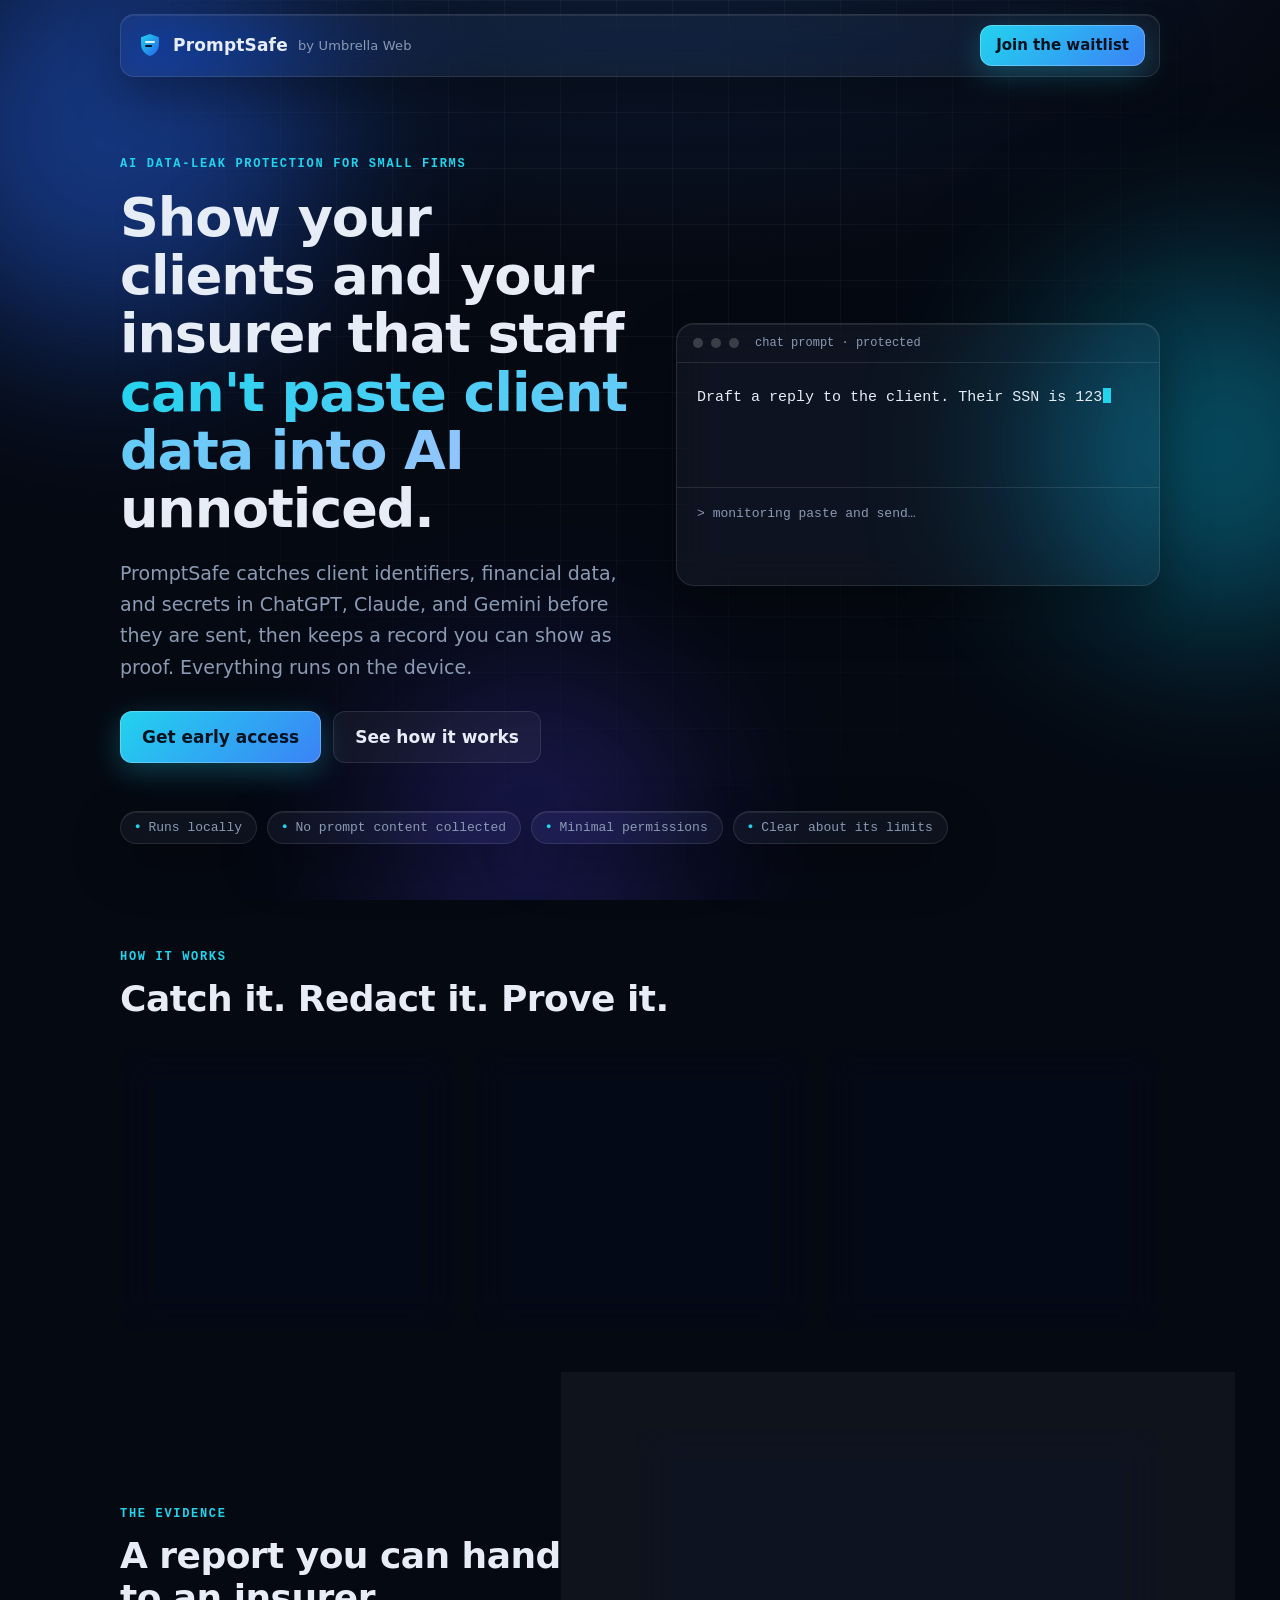
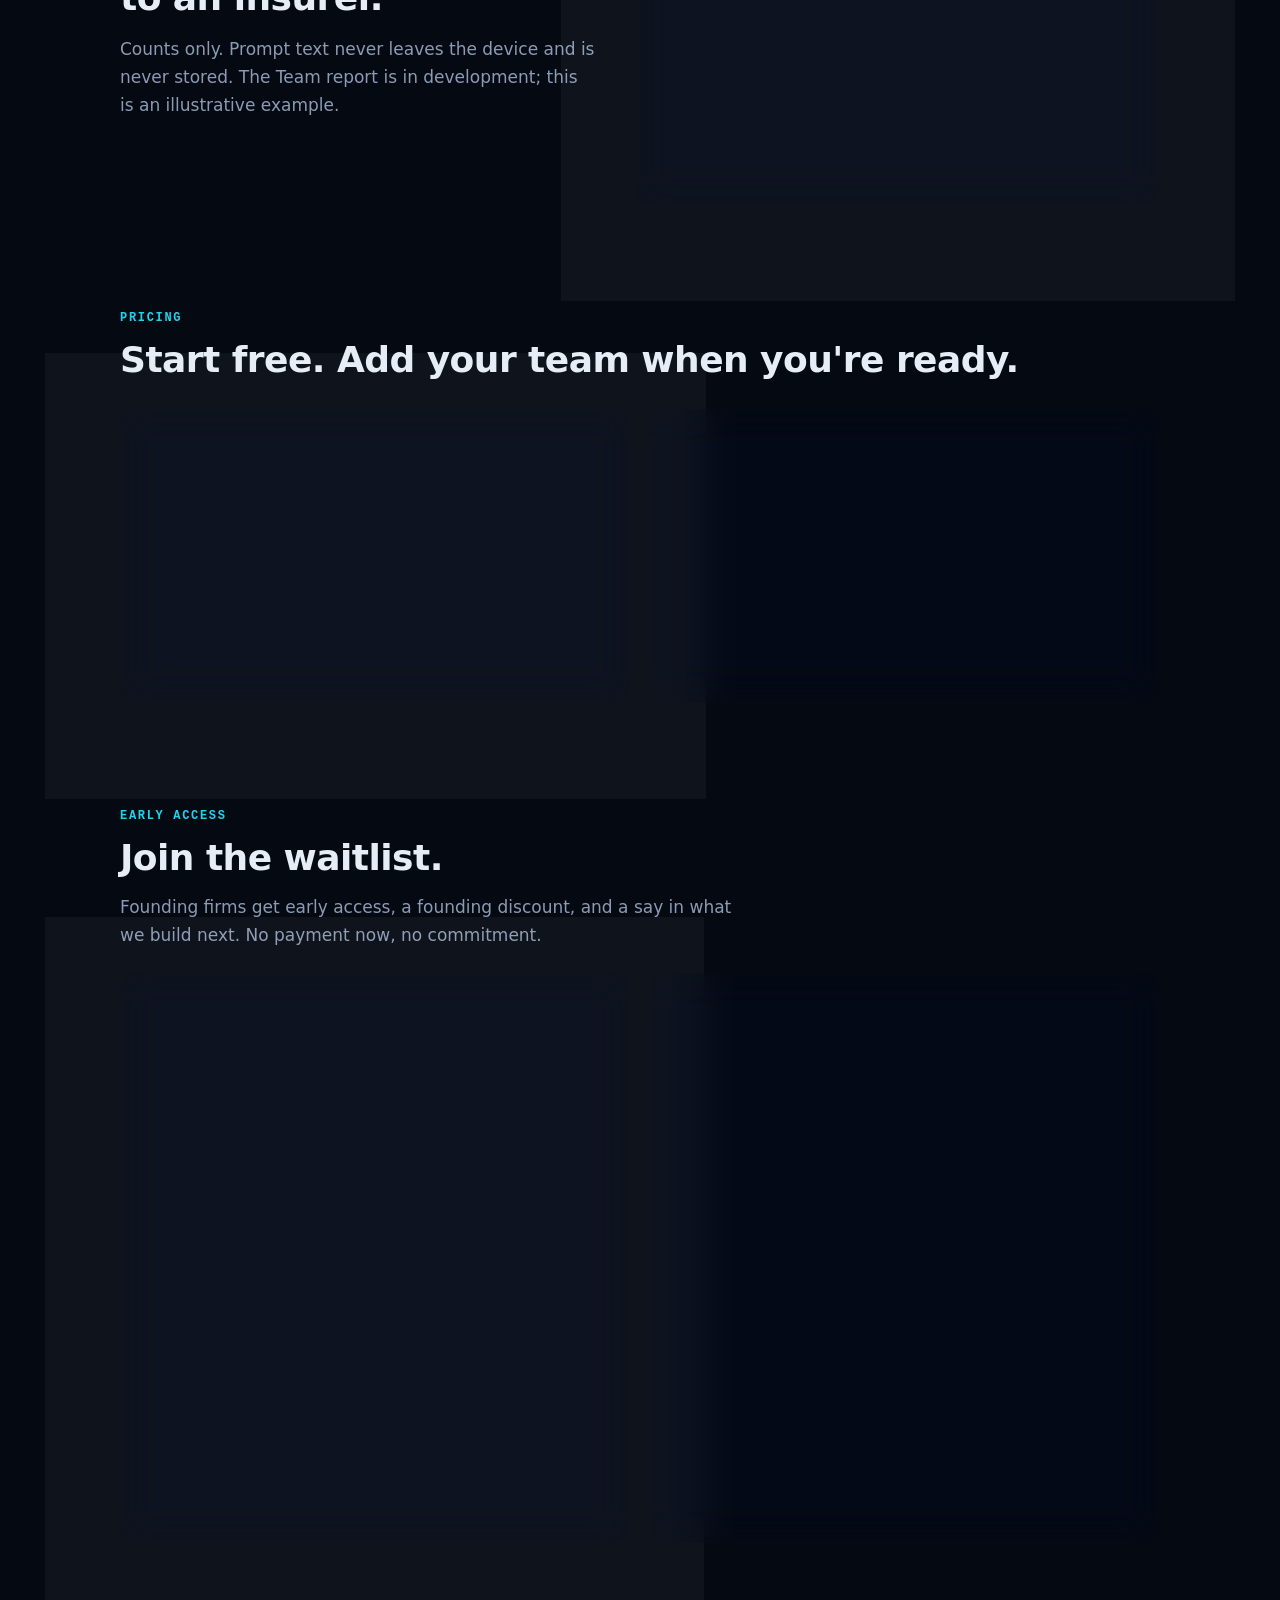
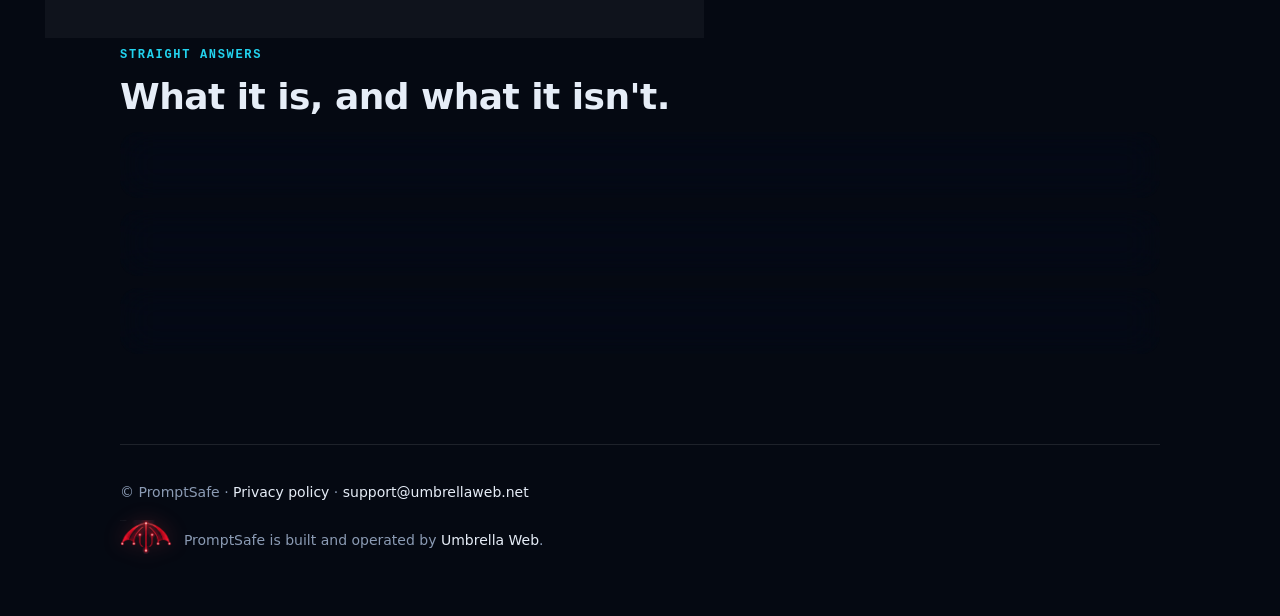
==== index.html @ 60efc56a "Enrich waitlist section with perks, steps and reassurance Co-Authored-By: Claude Sonnet 5.5 <noreply" ====
<!doctype html>
<html lang="en">
<head>
  <meta charset="utf-8">
  <meta name="viewport" content="width=device-width, initial-scale=1">
  <title>PromptSafe: show your clients and insurer that staff can't paste client data into AI</title>
  <meta name="description" content="A browser extension for small firms that catches client data in AI prompts before it is sent, and produces a report you can show your insurer. Runs locally.">
  <meta name="theme-color" content="#050912">
  <link rel="icon" href="data:image/svg+xml,%3Csvg xmlns='http://www.w3.org/2000/svg' viewBox='0 0 64 64'%3E%3Cdefs%3E%3ClinearGradient id='g' x1='0' y1='0' x2='1' y2='1'%3E%3Cstop offset='0' stop-color='%2322d3ee'/%3E%3Cstop offset='1' stop-color='%232563eb'/%3E%3C/linearGradient%3E%3C/defs%3E%3Cpath d='M32 5l22 8v17c0 14-9 24-22 29C19 54 10 44 10 30V13z' fill='url(%23g)'/%3E%3Crect x='20' y='22' width='24' height='5' rx='2' fill='%23fff' opacity='.85'/%3E%3Crect x='20' y='32' width='17' height='5' rx='2' fill='%23061326'/%3E%3C/svg%3E">
  <link rel="stylesheet" href="assets/theme.css">
  <style>
    .hero { display: grid; grid-template-columns: 1.05fr 1fr; gap: 48px; align-items: center; padding: 70px 0 40px; }
    h1 { font-size: clamp(32px, 5.2vw, 54px); line-height: 1.08; letter-spacing: -.02em; margin: 14px 0 18px; }
    h1 em { font-style: normal; background: linear-gradient(135deg, var(--cyan), #93c5fd); -webkit-background-clip: text; background-clip: text; color: transparent; }
    .lead { font-size: 19px; color: var(--muted); max-width: 540px; }
    .cta-row { display: flex; flex-wrap: wrap; gap: 12px; margin-top: 28px; }

    /* Live demo window */
    .demo { padding: 0; overflow: hidden; position: relative; }
    .demo-bar { display: flex; align-items: center; gap: 8px; padding: 12px 16px; border-bottom: 1px solid var(--line); font: 12px var(--mono); color: var(--muted); }
    .dot { width: 10px; height: 10px; border-radius: 50%; background: rgba(255,255,255,.18); }
    .demo-body { padding: 22px 20px; min-height: 124px; font: 15px/1.7 var(--mono); position: relative; }
    .caret { display: inline-block; width: 8px; height: 1em; vertical-align: -2px; margin-left: 1px; background: var(--cyan); animation: blink 1s steps(1) infinite; }
    @keyframes blink { 50% { opacity: 0; } }
    .flag { color: var(--rose); background: rgba(251,113,133,.14); border-radius: 4px; padding: 1px 3px; box-shadow: 0 0 14px rgba(251,113,133,.35); }
    .chip { color: var(--cyan); background: rgba(34,211,238,.12); border: 1px solid rgba(34,211,238,.4); border-radius: 6px; padding: 0 6px; animation: pop .35s ease; }
    @keyframes pop { from { transform: scale(.8); opacity: 0; } }
    .scan { position: absolute; left: 0; right: 0; top: 0; height: 56px; pointer-events: none; opacity: 0;
      background: linear-gradient(180deg, transparent, rgba(34,211,238,.22), transparent); border-bottom: 1px solid rgba(34,211,238,.6); }
    .scanning .scan { animation: sweep 1.3s ease-in-out forwards; }
    @keyframes sweep { 0% { opacity: 1; transform: translateY(-56px); } 100% { opacity: 0; transform: translateY(140px); } }
    .demo-log { border-top: 1px solid var(--line); padding: 14px 20px; font: 13px/1.8 var(--mono); color: var(--muted); min-height: 98px; }
    .demo-log .ok { color: var(--cyan); }
    .demo-log div { animation: fadein .4s ease; }
    @keyframes fadein { from { opacity: 0; transform: translateY(4px); } }

    .trust { display: flex; flex-wrap: wrap; gap: 10px; margin: 8px 0 0; padding: 0; list-style: none; }
    .trust li { padding: 8px 14px; border-radius: 999px; font: 13px var(--mono); color: var(--muted); }
    .trust li::before { content: "\25CF"; color: var(--cyan); margin-right: 8px; font-size: 9px; vertical-align: 2px; }

    section { margin-top: 96px; scroll-margin-top: 84px; }
    h2 { font-size: clamp(26px, 3.6vw, 36px); letter-spacing: -.015em; margin: 10px 0 14px; line-height: 1.15; }
    .grid3 { display: grid; gap: 18px; grid-template-columns: repeat(auto-fit, minmax(250px, 1fr)); margin-top: 28px; }
    .card { padding: 26px; }
    .card h3 { margin: 14px 0 8px; font-size: 19px; }
    .card p { margin: 0; color: var(--muted); font-size: 16px; }
    .ico { width: 44px; height: 44px; border-radius: 12px; display: grid; place-items: center; background: linear-gradient(135deg, rgba(34,211,238,.2), rgba(59,130,246,.2)); border: 1px solid rgba(34,211,238,.3); }
    .ico svg { width: 22px; height: 22px; stroke: var(--cyan); fill: none; stroke-width: 1.8; stroke-linecap: round; stroke-linejoin: round; }

    .report { padding: 0; overflow: hidden; }
    .report pre { margin: 0; padding: 24px; overflow-x: auto; font: 14px/1.8 var(--mono); color: #c7d4e8; }
    .report .k { color: var(--muted); } .report .v { color: var(--cyan); } .report .w { color: var(--rose); }
    .split { display: grid; gap: 40px; grid-template-columns: 1fr 1.1fr; align-items: center; }

    .pricing { display: grid; gap: 18px; grid-template-columns: repeat(auto-fit, minmax(280px, 1fr)); margin-top: 28px; }
    .price { padding: 28px; position: relative; }
    .price.hot { border-color: rgba(34,211,238,.5); box-shadow: 0 0 60px rgba(34,211,238,.12), 0 1px 0 rgba(255,255,255,.08) inset; }
    .tag { position: absolute; top: 18px; right: 18px; font: 11px var(--mono); letter-spacing: .1em; text-transform: uppercase; color: var(--cyan); border: 1px solid rgba(34,211,238,.4); padding: 3px 9px; border-radius: 999px; }
    .amount { font-size: 34px; font-weight: 700; letter-spacing: -.02em; margin: 6px 0 12px; }
    .amount small { font-size: 15px; font-weight: 400; color: var(--muted); }
    .price ul { margin: 0; padding-left: 20px; color: var(--muted); font-size: 16px; }
    .price li { margin: 6px 0; }

    form { display: grid; gap: 14px; }
    .wl-lead { max-width: 640px; margin: 0 0 8px; }
    .wl-grid { display: grid; gap: 22px; grid-template-columns: 1fr 1fr; align-items: stretch; margin-top: 24px; }
    .form-card { padding: 30px; }
    .perks { padding: 30px; display: flex; flex-direction: column; gap: 22px;
      background: linear-gradient(160deg, rgba(34,211,238,.09), rgba(59,130,246,.05) 55%, var(--glass)); border-color: rgba(34,211,238,.28); }
    .perk-list { list-style: none; margin: 0; padding: 0; display: grid; gap: 18px; }
    .perk-list li { display: flex; gap: 14px; align-items: flex-start; }
    .perk-list .ico { flex: none; width: 40px; height: 40px; }
    .perk-list strong { display: block; font-size: 16px; }
    .perk-list p { margin: 2px 0 0; font-size: 14.5px; line-height: 1.5; color: var(--muted); }
    .steps { list-style: none; margin: 0; padding: 14px 0 0; display: flex; gap: 8px; border-top: 1px solid var(--line); font-size: 14px; color: var(--muted); }
    .steps li { flex: 1; display: flex; align-items: center; gap: 8px; }
    .steps b { flex: none; width: 24px; height: 24px; border-radius: 50%; display: grid; place-items: center; font: 600 12px var(--mono); color: var(--cyan); border: 1px solid rgba(34,211,238,.45); background: rgba(34,211,238,.1); }
    .assure { display: flex; align-items: center; gap: 10px; margin: auto 0 0; padding: 12px 14px; border-radius: 12px; font-size: 14px; color: #c7d4e8; background: rgba(0,0,0,.25); border: 1px solid var(--line); }
    .assure svg { flex: none; width: 20px; height: 20px; stroke: var(--cyan); fill: none; stroke-width: 1.8; stroke-linecap: round; stroke-linejoin: round; }
    label { display: grid; gap: 6px; font-size: 14px; color: var(--muted); }
    input, select { padding: 12px 14px; border-radius: 12px; border: 1px solid var(--line); background: rgba(0,0,0,.28); color: var(--fg); font: inherit; }
    input:focus, select:focus { outline: none; border-color: var(--cyan); box-shadow: 0 0 0 3px rgba(34,211,238,.18); }
    #msg { min-height: 1.4em; font-size: 15px; }

    details { padding: 18px 22px; margin-top: 12px; }
    summary { cursor: pointer; font-weight: 600; }
    details p { margin: 10px 0 0; color: var(--muted); font-size: 16px; }

    @media (max-width: 860px) {
      .hero, .split, .wl-grid { grid-template-columns: 1fr; gap: 32px; }
      .wl-grid { gap: 18px; }
      .steps { flex-direction: column; }
      .hero { padding-top: 44px; }
      .by { display: none; }
    }
  </style>
</head>
<body>
  <div class="backdrop" aria-hidden="true"><span class="orb a"></span><span class="orb b"></span><span class="orb c"></span></div>

  <div class="wrap">
    <nav class="nav">
      <div class="glass">
        <a class="brand" href="#top">
          <svg viewBox="0 0 64 64" aria-hidden="true"><defs><linearGradient id="lg" x1="0" y1="0" x2="1" y2="1"><stop offset="0" stop-color="#22d3ee"/><stop offset="1" stop-color="#2563eb"/></linearGradient></defs><path d="M32 5l22 8v17c0 14-9 24-22 29C19 54 10 44 10 30V13z" fill="url(#lg)"/><rect x="20" y="22" width="24" height="5" rx="2" fill="#fff" opacity=".85"/><rect x="20" y="32" width="17" height="5" rx="2" fill="#061326"/></svg>
          PromptSafe <span class="by">by Umbrella Web</span>
        </a>
        <a href="#waitlist" class="btn small">Join the waitlist</a>
      </div>
    </nav>

    <header class="hero" id="top">
      <div>
        <span class="eyebrow">AI data-leak protection for small firms</span>
        <h1>Show your clients and your insurer that staff <em>can't paste client data into AI</em> unnoticed.</h1>
        <p class="lead">PromptSafe catches client identifiers, financial data, and secrets in ChatGPT, Claude, and Gemini before they are sent, then keeps a record you can show as proof. Everything runs on the device.</p>
        <div class="cta-row">
          <a href="#waitlist" class="btn">Get early access</a>
          <a href="#how" class="btn ghost">See how it works</a>
        </div>
      </div>

      <div class="glass demo" id="demo" aria-label="Animated example of PromptSafe redacting a prompt">
        <div class="demo-bar"><span class="dot"></span><span class="dot"></span><span class="dot"></span><span style="margin-left:8px">chat prompt &middot; protected</span></div>
        <div class="demo-body"><span class="scan"></span><span id="typed"></span><span class="caret" id="caret"></span></div>
        <div class="demo-log" id="log"><div>&gt; monitoring paste and send&hellip;</div></div>
      </div>
    </header>

    <ul class="trust reveal">
      <li class="glass">Runs locally</li>
      <li class="glass">No prompt content collected</li>
      <li class="glass">Minimal permissions</li>
      <li class="glass">Clear about its limits</li>
    </ul>

    <section id="how" class="reveal">
      <span class="eyebrow">How it works</span>
      <h2>Catch it. Redact it. Prove it.</h2>
      <div class="grid3">
        <div class="glass card">
          <div class="ico"><svg viewBox="0 0 24 24"><circle cx="11" cy="11" r="7"/><path d="M20 20l-3.5-3.5"/></svg></div>
          <h3>Catch it before it's sent</h3>
          <p>Pasted or typed card numbers, SSNs, bank details, access keys, and more are flagged on the spot, with checksum checks to keep false alarms low.</p>
        </div>
        <div class="glass card">
          <div class="ico"><svg viewBox="0 0 24 24"><rect x="4" y="10" width="16" height="4" rx="1"/><path d="M4 5h10M4 19h7"/></svg></div>
          <h3>Redact in one click</h3>
          <p>Staff replace sensitive values with safe placeholders like <code>[SSN_1]</code> and keep working. Strict mode removes the "send anyway" option.</p>
        </div>
        <div class="glass card">
          <div class="ico"><svg viewBox="0 0 24 24"><path d="M12 3l8 3v6c0 5-3.5 8-8 9-4.5-1-8-4-8-9V6z"/><path d="M8.5 12l2.5 2.5 4.5-5"/></svg></div>
          <h3>Prove you're in control</h3>
          <p>An audit log of rule names and counts, never content, plus a one-page report for insurance renewals and client security questionnaires.</p>
        </div>
      </div>
    </section>

    <section class="split reveal">
      <div>
        <span class="eyebrow">The evidence</span>
        <h2>A report you can hand to an insurer.</h2>
        <p class="muted">Counts only. Prompt text never leaves the device and is never stored. The Team report is in development; this is an illustrative example.</p>
      </div>
      <div class="glass report">
        <pre><span class="k">AI Data Protection Summary</span>  Example Firm LLP
<span class="k">Period</span> 1&ndash;30 Sep   <span class="k">Protected seats</span> <span class="v">12 / 12</span>

<span class="k">Sensitive items caught before sending</span>  <span class="v">47</span>
  <span class="k">Payment cards .........</span> 9
  <span class="k">Social Security nos ...</span> 14
  <span class="k">Email addresses .......</span> 18
  <span class="k">Access keys / secrets .</span> 6
<span class="k">Redacted before sending</span> ........ <span class="v">41</span>
<span class="k">Sent anyway (override)</span> ......... <span class="w">6</span>
<span class="k">Sites</span> ChatGPT &middot; Claude &middot; Gemini

<span class="k">Prompt content: never collected</span></pre>
      </div>
    </section>

    <section id="pricing" class="reveal">
      <span class="eyebrow">Pricing</span>
      <h2>Start free. Add your team when you're ready.</h2>
      <div class="pricing">
        <div class="glass price">
          <h3 style="margin:0">Free</h3>
          <div class="amount">$0</div>
          <ul>
            <li>Redaction on ChatGPT, Claude, Gemini</li>
            <li>Local audit log, CSV export</li>
            <li>For individuals</li>
          </ul>
        </div>
        <div class="glass price hot">
          <span class="tag">Early access</span>
          <h3 style="margin:0">Team</h3>
          <div class="amount">from $49 <small>/ month per firm</small></div>
          <ul>
            <li>Shared policy for every seat</li>
            <li>Aggregated audit report (PDF/CSV)</li>
            <li>Managed install for all staff</li>
            <li>Founding-firm discount for waitlist members</li>
          </ul>
        </div>
      </div>
    </section>

    <section id="waitlist" class="reveal">
      <span class="eyebrow">Early access</span>
      <h2>Join the waitlist.</h2>
      <p class="muted wl-lead">Founding firms get early access, a founding discount, and a say in what we build next. No payment now, no commitment.</p>
      <div class="wl-grid">
      <div class="glass form-card">
        <form id="wl" action="https://formspree.io/f/myeknqer" method="POST">
          <label>Work email <input type="email" name="email" required autocomplete="email" placeholder="you@firm.com"></label>
          <label>Firm size
            <select name="firm_size" required>
              <option value="">Select</option>
              <option>1&ndash;4</option><option>5&ndash;15</option><option>16&ndash;50</option><option>51+</option>
            </select>
          </label>
          <label>Practice area
            <select name="practice_area" required>
              <option value="">Select</option>
              <option>Law firm</option><option>Accounting / tax</option><option>Clinic / health</option><option>HR / recruiting</option><option>Other</option>
            </select>
          </label>
          <button class="btn" type="submit" id="submit">Request early access</button>
          <div id="msg" role="status" aria-live="polite"></div>
          <span class="muted" style="font-size:13px">We'll only email you about PromptSafe. See the <a href="privacy.html">privacy policy</a>.</span>
        </form>
      </div>

      <aside class="glass perks" aria-label="What founding firms get">
        <span class="eyebrow">Founding firm perks</span>
        <ul class="perk-list">
          <li>
            <span class="ico"><svg viewBox="0 0 24 24"><path d="M12 3l2.6 5.6 6.1.7-4.5 4.2 1.2 6L12 16.5 6.6 19.5l1.2-6L3.3 9.3l6.1-.7z"/></svg></span>
            <div><strong>Founding-firm discount</strong><p>Early supporters get a reduced price when Team launches.</p></div>
          </li>
          <li>
            <span class="ico"><svg viewBox="0 0 24 24"><rect x="3" y="4" width="18" height="14" rx="2"/><path d="M8 21h8M12 18v3"/></svg></span>
            <div><strong>Guided rollout</strong><p>We walk you through installing it for your whole team.</p></div>
          </li>
          <li>
            <span class="ico"><svg viewBox="0 0 24 24"><path d="M5 4h14v16H5z"/><path d="M9 9h6M9 13h6M9 17h3"/></svg></span>
            <div><strong>Early look at the report</strong><p>Preview the one-page summary built for insurance renewals.</p></div>
          </li>
          <li>
            <span class="ico"><svg viewBox="0 0 24 24"><path d="M4 5h16v11H9l-5 4z"/></svg></span>
            <div><strong>A direct line to the builders</strong><p>Tell us what your firm needs and it goes on the roadmap.</p></div>
          </li>
        </ul>

        <ol class="steps">
          <li><b>1</b> Join the list</li>
          <li><b>2</b> We email you</li>
          <li><b>3</b> Start a pilot</li>
        </ol>

        <p class="assure"><svg viewBox="0 0 24 24"><path d="M12 3l8 3v6c0 5-3.5 8-8 9-4.5-1-8-4-8-9V6z"/><path d="M8.5 12l2.5 2.5 4.5-5"/></svg>We never see your prompts. Counts only, always.</p>
      </aside>
      </div>
    </section>

    <section class="reveal">
      <span class="eyebrow">Straight answers</span>
      <h2>What it is, and what it isn't.</h2>
      <details class="glass"><summary>Does it guarantee compliance?</summary><p>No. PromptSafe reduces accidental leaks and documents your controls. It does not guarantee protection or legal compliance, and it is not legal advice.</p></details>
      <details class="glass"><summary>Can it see my prompts?</summary><p>The extension reads text in the prompt box on supported AI sites, on your device only, to find sensitive patterns. The Free version sends nothing to us, and the Team version uploads counts only.</p></details>
      <details class="glass"><summary>What does it miss?</summary><p>It uses pattern and checksum rules, so names and free-form facts in a prompt are not caught yet, and files are not scanned. Treat it as a safety net, not a substitute for a policy.</p></details>
    </section>

    <footer>
      <div>&copy; PromptSafe &middot; <a href="privacy.html">Privacy policy</a> &middot; <a href="mailto:support@umbrellaweb.net">support@umbrellaweb.net</a></div>
      <div class="maker">
        <a href="https://umbrellaweb.net/" rel="noopener"><img src="assets/umbrellaweb-logo.png" alt="Umbrella Web logo"></a>
        <span>PromptSafe is built and operated by <a href="https://umbrellaweb.net/" rel="noopener">Umbrella Web</a>.</span>
      </div>
    </footer>
  </div>

  <script>
    (function () {
      // Scroll reveal
      var items = document.querySelectorAll('.reveal');
      if ('IntersectionObserver' in window) {
        var io = new IntersectionObserver(function (entries) {
          entries.forEach(function (e) { if (e.isIntersecting) { e.target.classList.add('in'); io.unobserve(e.target); } });
        }, { threshold: 0.12 });
        items.forEach(function (el) { io.observe(el); });
      } else {
        items.forEach(function (el) { el.classList.add('in'); });
      }

      // Hero demo: type a prompt, scan it, redact it, loop.
      var SEG = [
        { t: 'Draft a reply to the client. Their SSN is ' },
        { s: '123-45-6789', chip: '[SSN_1]', label: 'US Social Security number' },
        { t: ' and card ' },
        { s: '4242 4242 4242 4242', chip: '[CARD_1]', label: 'Payment card number' },
        { t: '.' }
      ];
      var demo = document.getElementById('demo'), typed = document.getElementById('typed'),
          caret = document.getElementById('caret'), log = document.getElementById('log');
      var total = SEG.reduce(function (n, g) { return n + (g.t || g.s).length; }, 0);
      var sleep = function (ms) { return new Promise(function (r) { setTimeout(r, ms); }); };

      // mode: 'plain' | 'flag' | 'chip'
      function render(chars, mode) {
        typed.textContent = '';
        var left = chars;
        for (var i = 0; i < SEG.length && left > 0; i++) {
          var g = SEG[i], text = g.t || g.s, part = text.slice(0, left);
          left -= part.length;
          if (g.t) { typed.appendChild(document.createTextNode(part)); continue; }
          var span = document.createElement('span');
          if (mode === 'chip') { span.className = 'chip'; span.textContent = g.chip; }
          else { if (mode === 'flag') span.className = 'flag'; span.textContent = part; }
          typed.appendChild(span);
        }
      }
      function line(text, cls) {
        var d = document.createElement('div');
        if (cls) d.className = cls;
        d.textContent = text;
        log.appendChild(d);
      }
      function finalState() {
        render(total, 'chip');
        caret.style.display = 'none';
        log.textContent = '';
        SEG.forEach(function (g) { if (g.s) line('✓ ' + g.label + ' redacted', 'ok'); });
        line('> 0 bytes of prompt text left your device');
      }

      if (window.matchMedia('(prefers-reduced-motion: reduce)').matches) { finalState(); return; }

      (async function loop() {
        for (;;) {
          log.textContent = ''; line('> monitoring paste and send…');
          caret.style.display = ''; demo.classList.remove('scanning');
          for (var n = 0; n <= total; n++) { render(n, 'plain'); await sleep(38); }
          await sleep(500);
          line('> Enter pressed. scanning…');
          demo.classList.add('scanning');
          await sleep(650); render(total, 'flag');
          SEG.forEach(function (g) { if (g.s) line('! ' + g.label + ' found'); });
          await sleep(1300);
          render(total, 'chip'); caret.style.display = 'none';
          line('✓ 2 items redacted. nothing left your device', 'ok');
          await sleep(3600);
        }
      })();
    })();

    // Waitlist: submit in place; show an error if it fails.
    (function () {
      var form = document.getElementById('wl'), msg = document.getElementById('msg'), btn = document.getElementById('submit');
      if (!window.fetch) return;
      form.addEventListener('submit', function (e) {
        e.preventDefault();
        btn.disabled = true; msg.style.color = ''; msg.textContent = 'Sending…';
        fetch(form.action, { method: 'POST', body: new FormData(form), headers: { Accept: 'application/json' } })
          .then(function (r) {
            if (!r.ok) throw new Error('bad status');
            form.reset(); msg.style.color = '#22d3ee';
            msg.textContent = 'You’re on the list. We’ll be in touch.';
          })
          .catch(function () {
            msg.style.color = '#fb7185';
            msg.textContent = 'Something went wrong. Please try again or email support@umbrellaweb.net.';
          })
          .then(function () { btn.disabled = false; });
      });
    })();
  </script>
</body>
</html>
---- assets/theme.css ----
:root {
  --bg: #050912;
  --fg: #e6edf7;
  --muted: #8b9bb4;
  --cyan: #22d3ee;
  --blue: #3b82f6;
  --rose: #fb7185;
  --glass: rgba(255, 255, 255, 0.045);
  --glass-strong: rgba(255, 255, 255, 0.08);
  --line: rgba(255, 255, 255, 0.1);
  --mono: ui-monospace, "SFMono-Regular", "Cascadia Code", Consolas, monospace;
  color-scheme: dark;
}
* { box-sizing: border-box; }
html { scroll-behavior: smooth; }
body {
  margin: 0; min-height: 100vh; color: var(--fg); background: var(--bg);
  font: 17px/1.65 system-ui, -apple-system, "Segoe UI", Inter, sans-serif;
  -webkit-font-smoothing: antialiased; overflow-x: hidden;
}
a { color: var(--cyan); }

/* Animated backdrop: drifting glow orbs + fading grid */
.backdrop { position: fixed; inset: 0; z-index: -1; overflow: hidden; background:
  radial-gradient(1200px 600px at 50% -10%, rgba(59,130,246,.18), transparent 60%), var(--bg); }
.backdrop::before {
  content: ""; position: absolute; inset: 0;
  background-image:
    linear-gradient(rgba(255,255,255,.04) 1px, transparent 1px),
    linear-gradient(90deg, rgba(255,255,255,.04) 1px, transparent 1px);
  background-size: 56px 56px;
  mask-image: radial-gradient(ellipse at 50% 20%, #000 20%, transparent 75%);
  -webkit-mask-image: radial-gradient(ellipse at 50% 20%, #000 20%, transparent 75%);
}
.orb { position: absolute; border-radius: 50%; filter: blur(90px); opacity: .5; animation: drift 22s ease-in-out infinite alternate; }
.orb.a { width: 420px; height: 420px; background: #2563eb; top: -80px; left: -100px; }
.orb.b { width: 360px; height: 360px; background: #0891b2; top: 30%; right: -120px; animation-delay: -8s; }
.orb.c { width: 300px; height: 300px; background: #4338ca; bottom: -80px; left: 30%; animation-delay: -14s; opacity: .35; }
@keyframes drift { to { transform: translate3d(60px, 40px, 0) scale(1.12); } }

.wrap { max-width: 1080px; margin: 0 auto; padding: 0 20px; }

/* Glass surfaces */
.glass {
  background: var(--glass); border: 1px solid var(--line); border-radius: 18px;
  backdrop-filter: blur(18px) saturate(140%); -webkit-backdrop-filter: blur(18px) saturate(140%);
  box-shadow: 0 1px 0 rgba(255,255,255,.08) inset, 0 20px 50px rgba(0,0,0,.35);
}

/* Nav */
.nav { position: sticky; top: 12px; z-index: 20; margin-top: 14px; }
.nav .glass { display: flex; align-items: center; justify-content: space-between; gap: 12px; padding: 10px 14px 10px 16px; border-radius: 14px; }
.brand { display: flex; align-items: center; gap: 10px; font-weight: 700; letter-spacing: .01em; color: var(--fg); text-decoration: none; }
.brand svg { width: 26px; height: 26px; }
.by { font-size: 13px; color: var(--muted); font-weight: 400; }
.by a { color: var(--fg); text-decoration: none; }
.by a:hover { color: var(--cyan); }

/* Buttons */
.btn {
  display: inline-flex; align-items: center; gap: 8px; padding: 12px 22px; border: 0; border-radius: 12px; cursor: pointer;
  font: inherit; font-weight: 600; color: #04121f; text-decoration: none;
  background: linear-gradient(135deg, var(--cyan), var(--blue));
  box-shadow: 0 0 0 1px rgba(255,255,255,.25) inset, 0 8px 30px rgba(34,211,238,.28);
  transition: transform .2s, box-shadow .2s;
}
.btn:hover { transform: translateY(-2px); box-shadow: 0 0 0 1px rgba(255,255,255,.35) inset, 0 12px 40px rgba(34,211,238,.4); }
.btn.ghost { background: var(--glass); color: var(--fg); box-shadow: 0 0 0 1px var(--line) inset; }
.btn.small { padding: 8px 16px; font-size: 15px; }
:focus-visible { outline: 2px solid var(--cyan); outline-offset: 3px; }

.eyebrow { font: 600 12px/1 var(--mono); letter-spacing: .14em; text-transform: uppercase; color: var(--cyan); }
.muted { color: var(--muted); }

/* Footer */
footer { margin-top: 90px; padding: 36px 0 56px; border-top: 1px solid var(--line); font-size: 14px; color: var(--muted); }
footer a { color: var(--fg); text-decoration: none; }
footer a:hover { color: var(--cyan); }
.maker { display: flex; align-items: center; gap: 12px; margin-top: 16px; }
.maker img { height: 34px; width: auto; filter: drop-shadow(0 0 10px rgba(239,68,68,.35)); }

/* Scroll reveal */
.reveal { opacity: 0; transform: translateY(18px); transition: opacity .7s ease, transform .7s ease; }
.reveal.in { opacity: 1; transform: none; }

@media (prefers-reduced-motion: reduce) {
  html { scroll-behavior: auto; }
  .orb { animation: none; }
  .reveal { opacity: 1; transform: none; transition: none; }
  .btn { transition: none; }
}
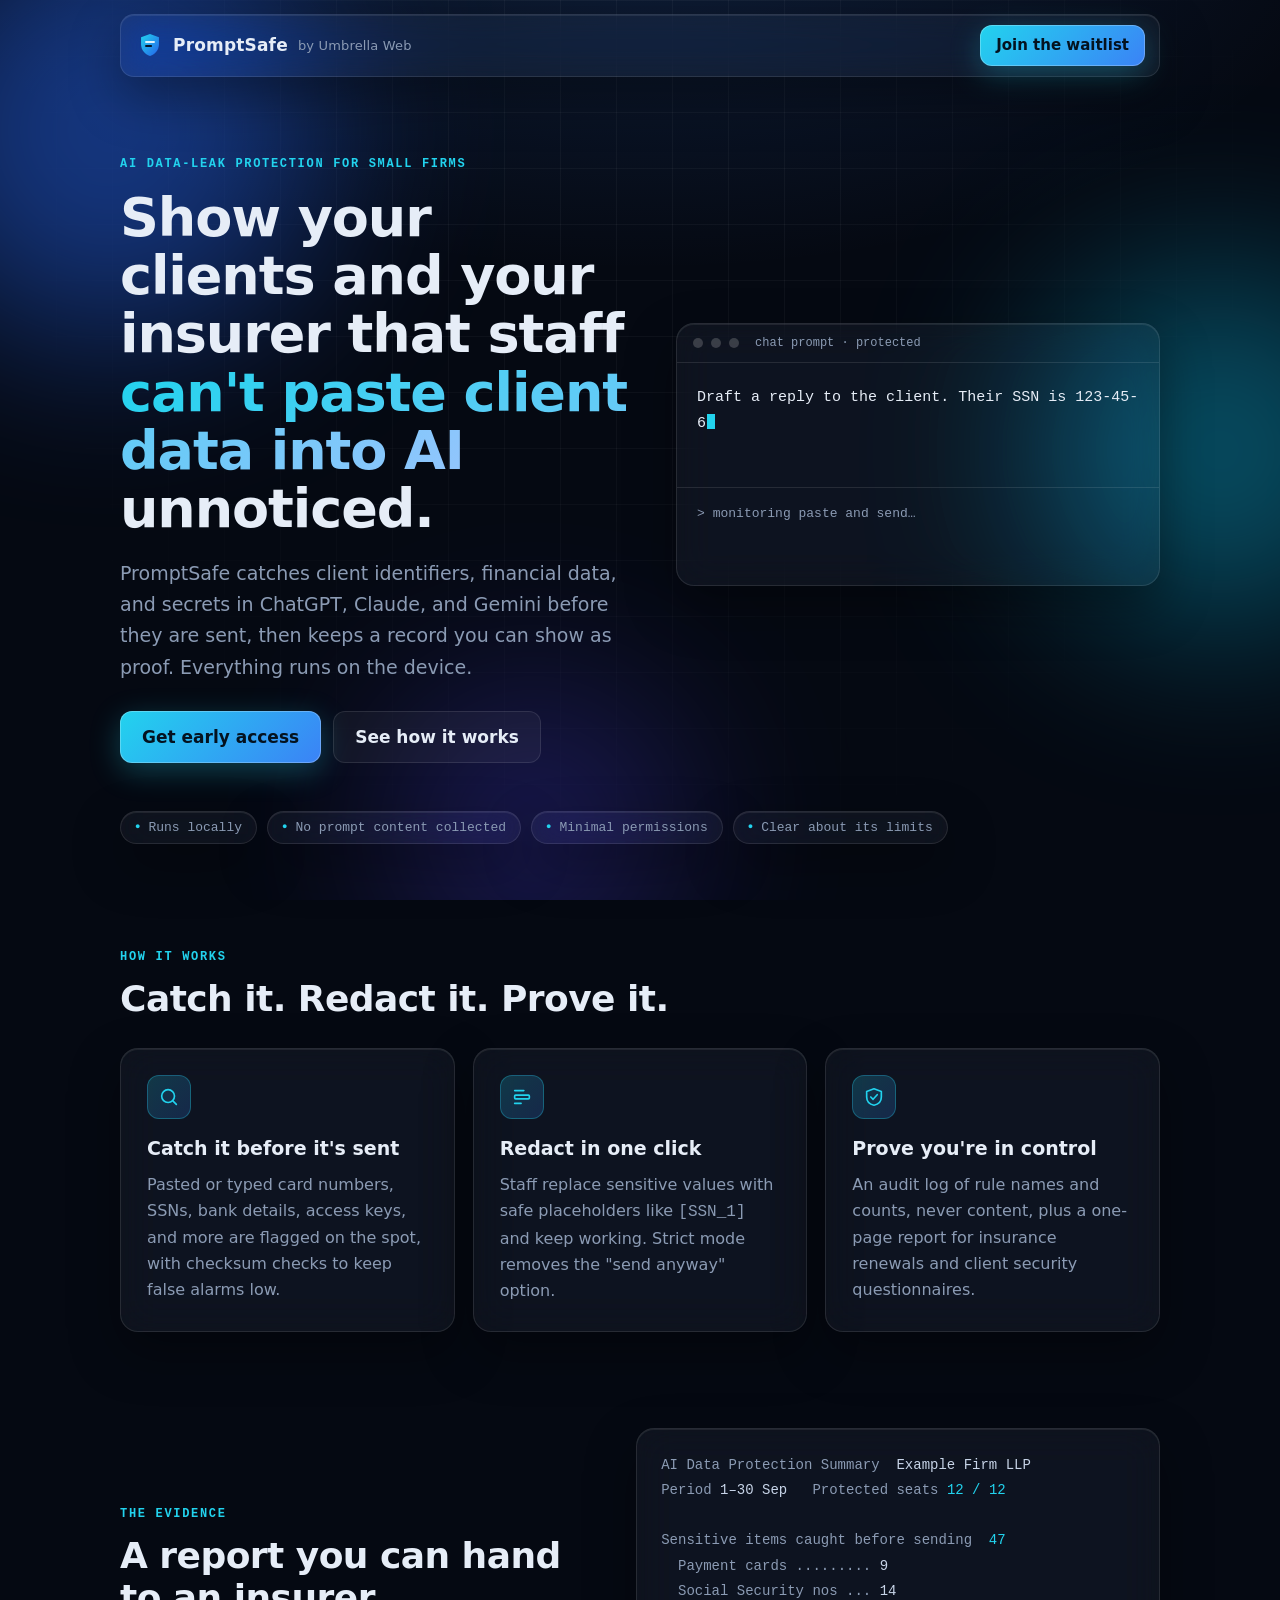
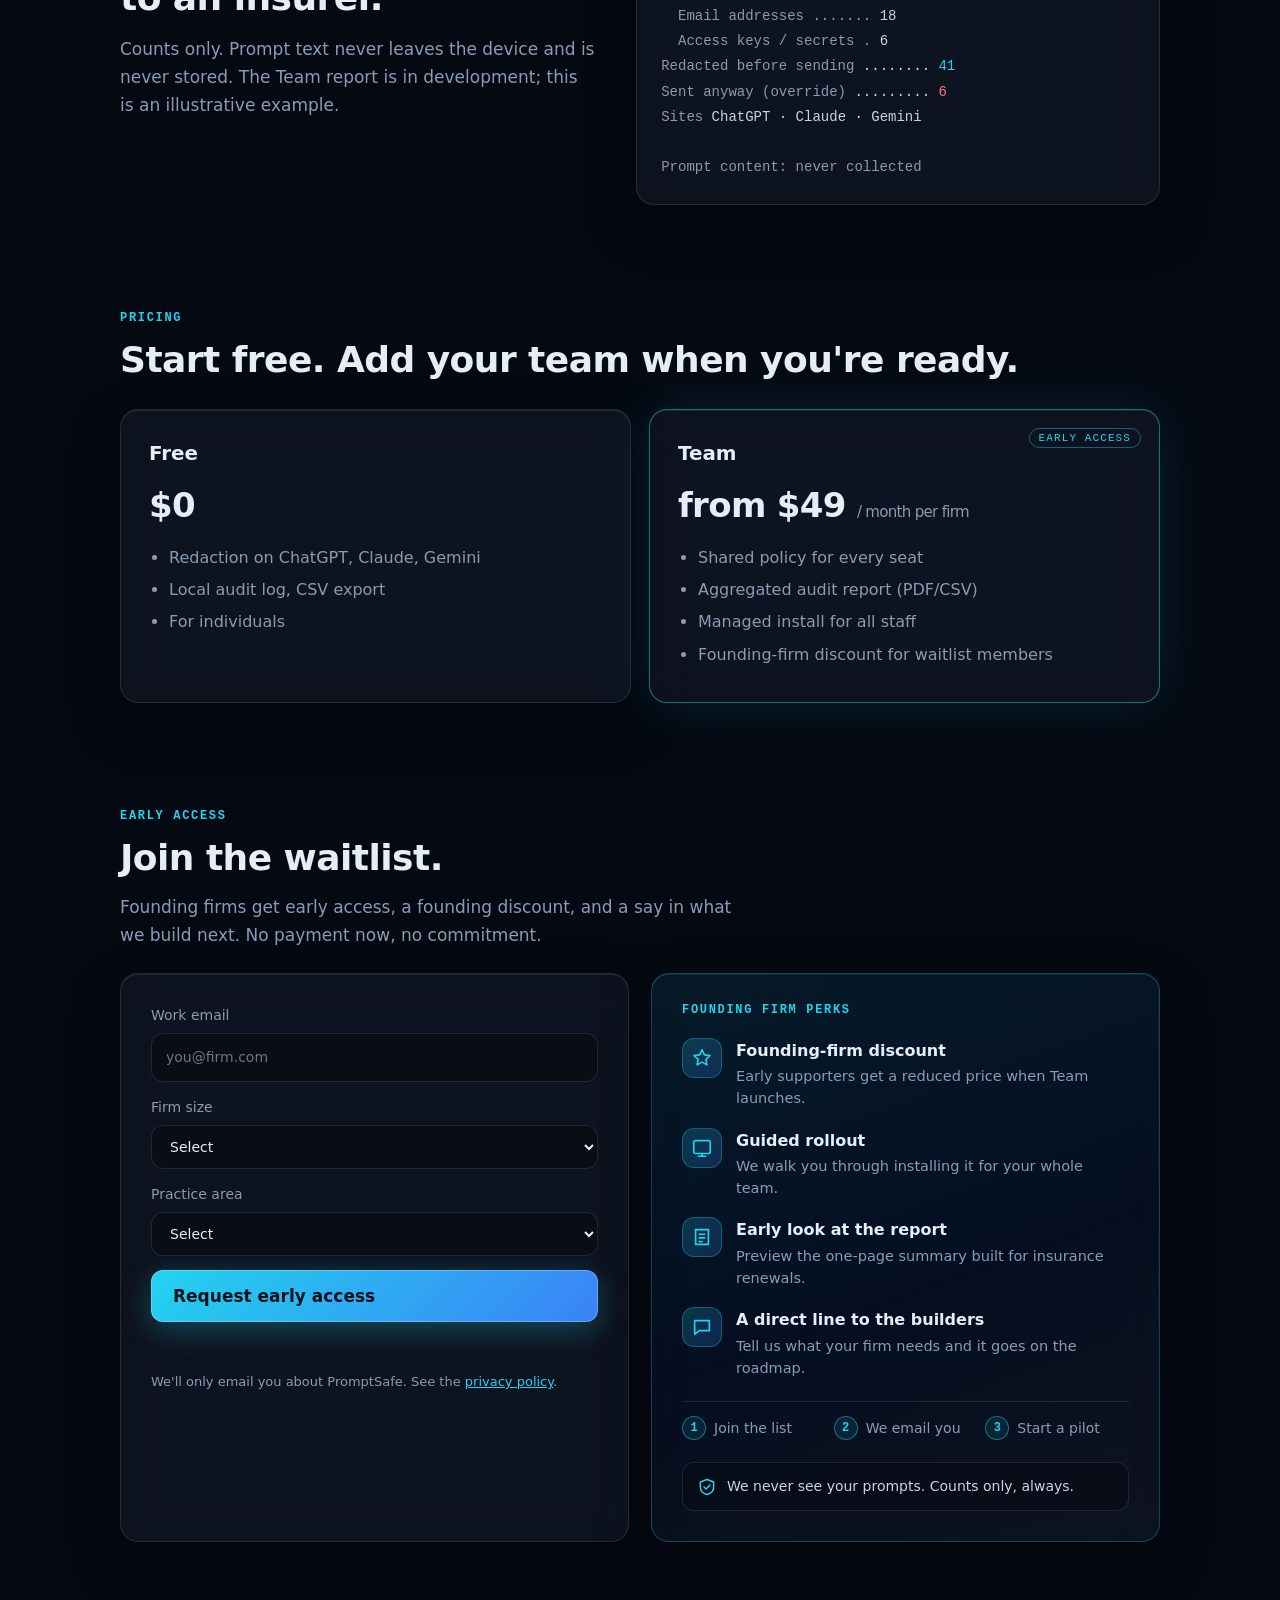
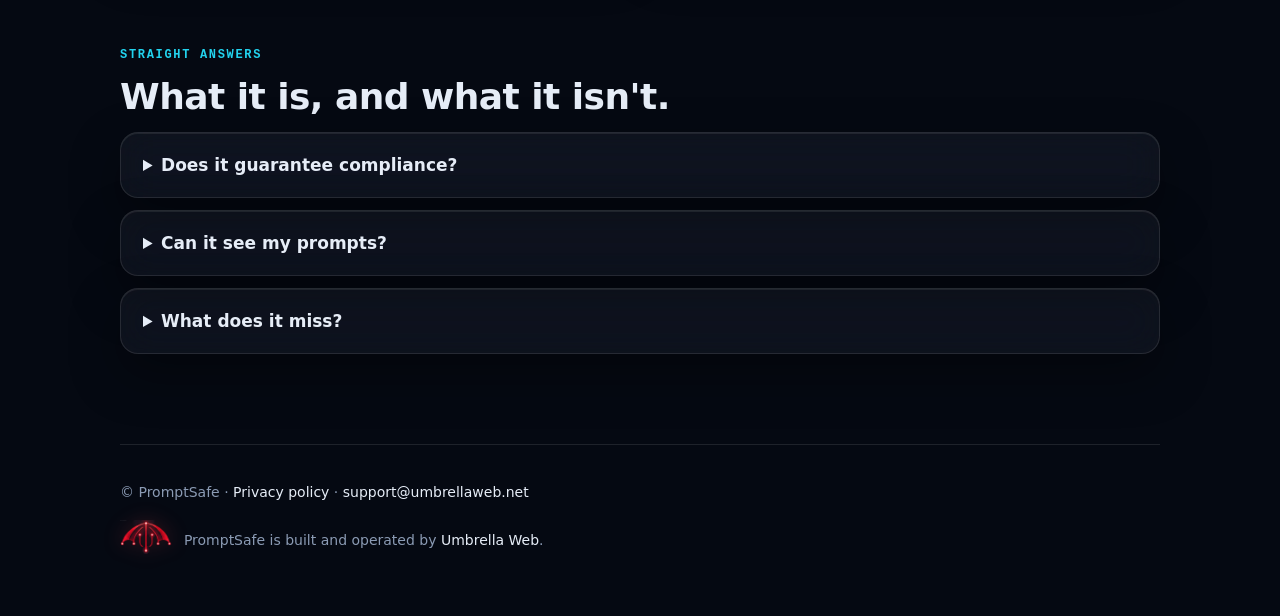
==== commit 68ee061a: "Set canonical URL and share tags for promptsafe.umbrellaweb.net Co-Authored-By: Claude Sonnet 5.5 <n" ====
--- a/index.html
+++ b/index.html
@@ -5,6 +5,13 @@
   <meta name="viewport" content="width=device-width, initial-scale=1">
   <title>PromptSafe: show your clients and insurer that staff can't paste client data into AI</title>
   <meta name="description" content="A browser extension for small firms that catches client data in AI prompts before it is sent, and produces a report you can show your insurer. Runs locally.">
+  <link rel="canonical" href="https://promptsafe.umbrellaweb.net/">
+  <meta property="og:type" content="website">
+  <meta property="og:site_name" content="PromptSafe">
+  <meta property="og:title" content="PromptSafe: stop client data leaking into AI prompts">
+  <meta property="og:description" content="Catches client data in ChatGPT, Claude and Gemini prompts before they are sent, and keeps proof for your insurer. Runs locally.">
+  <meta property="og:url" content="https://promptsafe.umbrellaweb.net/">
+  <meta name="twitter:card" content="summary">
   <meta name="theme-color" content="#050912">
   <link rel="icon" href="data:image/svg+xml,%3Csvg xmlns='http://www.w3.org/2000/svg' viewBox='0 0 64 64'%3E%3Cdefs%3E%3ClinearGradient id='g' x1='0' y1='0' x2='1' y2='1'%3E%3Cstop offset='0' stop-color='%2322d3ee'/%3E%3Cstop offset='1' stop-color='%232563eb'/%3E%3C/linearGradient%3E%3C/defs%3E%3Cpath d='M32 5l22 8v17c0 14-9 24-22 29C19 54 10 44 10 30V13z' fill='url(%23g)'/%3E%3Crect x='20' y='22' width='24' height='5' rx='2' fill='%23fff' opacity='.85'/%3E%3Crect x='20' y='32' width='17' height='5' rx='2' fill='%23061326'/%3E%3C/svg%3E">
   <link rel="stylesheet" href="assets/theme.css">
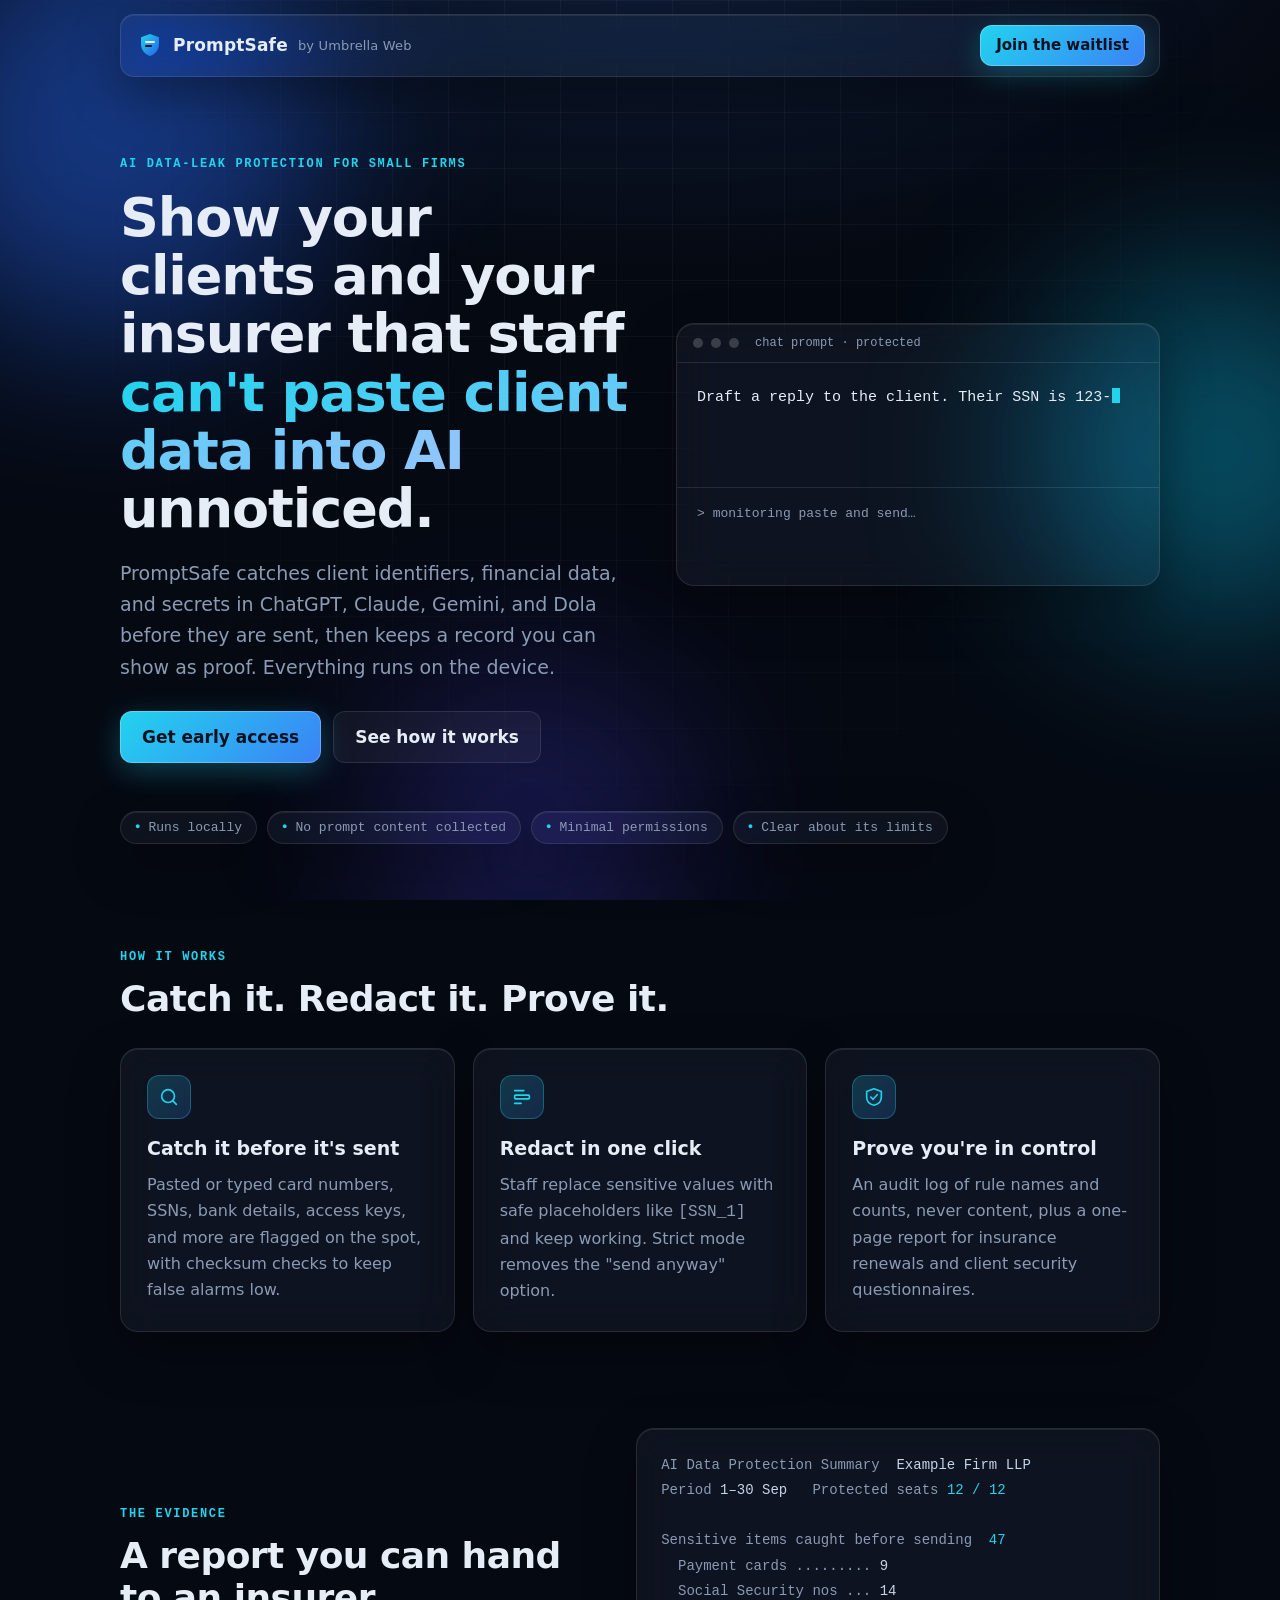
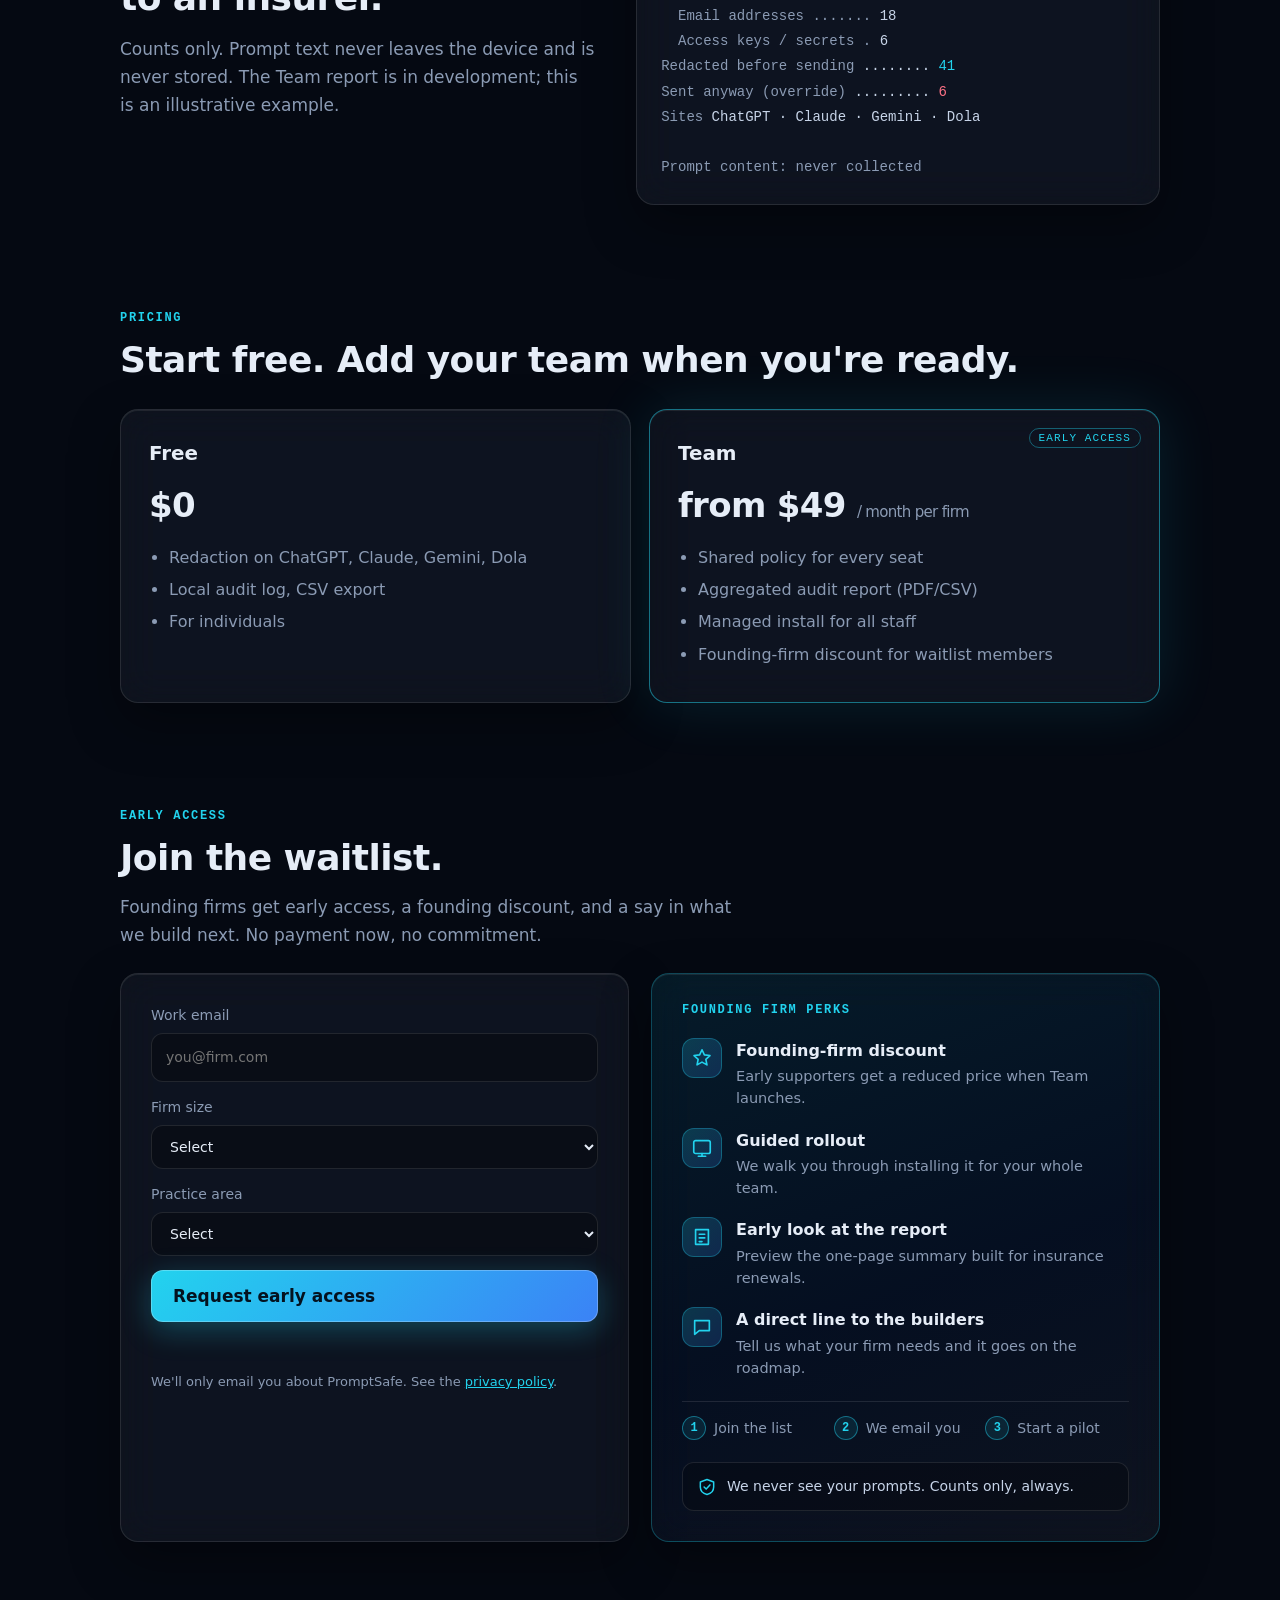
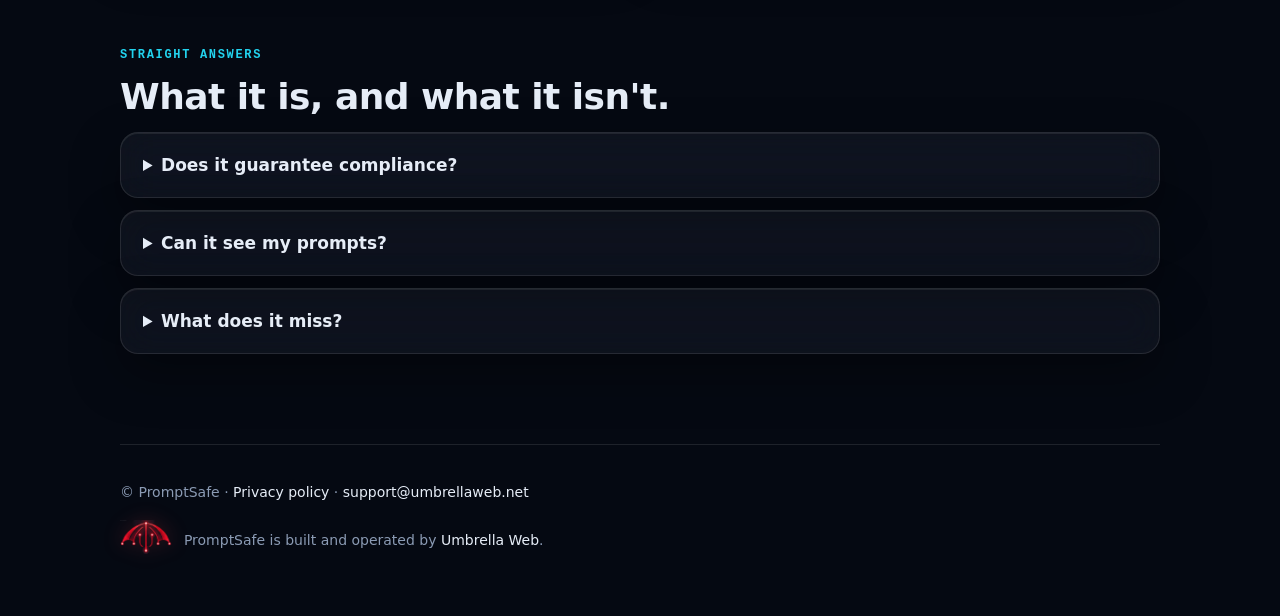
==== commit ef9011ec: "List Dola as a supported site Co-Authored-By: Claude Sonnet 5.5 <noreply@anthropic.com>" ====
--- a/index.html
+++ b/index.html
@@ -9,7 +9,7 @@
   <meta property="og:type" content="website">
   <meta property="og:site_name" content="PromptSafe">
   <meta property="og:title" content="PromptSafe: stop client data leaking into AI prompts">
-  <meta property="og:description" content="Catches client data in ChatGPT, Claude and Gemini prompts before they are sent, and keeps proof for your insurer. Runs locally.">
+  <meta property="og:description" content="Catches client data in ChatGPT, Claude, Gemini and Dola prompts before they are sent, and keeps proof for your insurer. Runs locally.">
   <meta property="og:url" content="https://promptsafe.umbrellaweb.net/">
   <meta name="twitter:card" content="summary">
   <meta name="theme-color" content="#050912">
@@ -120,7 +120,7 @@
       <div>
         <span class="eyebrow">AI data-leak protection for small firms</span>
         <h1>Show your clients and your insurer that staff <em>can't paste client data into AI</em> unnoticed.</h1>
-        <p class="lead">PromptSafe catches client identifiers, financial data, and secrets in ChatGPT, Claude, and Gemini before they are sent, then keeps a record you can show as proof. Everything runs on the device.</p>
+        <p class="lead">PromptSafe catches client identifiers, financial data, and secrets in ChatGPT, Claude, Gemini, and Dola before they are sent, then keeps a record you can show as proof. Everything runs on the device.</p>
         <div class="cta-row">
           <a href="#waitlist" class="btn">Get early access</a>
           <a href="#how" class="btn ghost">See how it works</a>
@@ -180,7 +180,7 @@
   <span class="k">Access keys / secrets .</span> 6
 <span class="k">Redacted before sending</span> ........ <span class="v">41</span>
 <span class="k">Sent anyway (override)</span> ......... <span class="w">6</span>
-<span class="k">Sites</span> ChatGPT &middot; Claude &middot; Gemini
+<span class="k">Sites</span> ChatGPT &middot; Claude &middot; Gemini &middot; Dola
 
 <span class="k">Prompt content: never collected</span></pre>
       </div>
@@ -194,7 +194,7 @@
           <h3 style="margin:0">Free</h3>
           <div class="amount">$0</div>
           <ul>
-            <li>Redaction on ChatGPT, Claude, Gemini</li>
+            <li>Redaction on ChatGPT, Claude, Gemini, Dola</li>
             <li>Local audit log, CSV export</li>
             <li>For individuals</li>
           </ul>
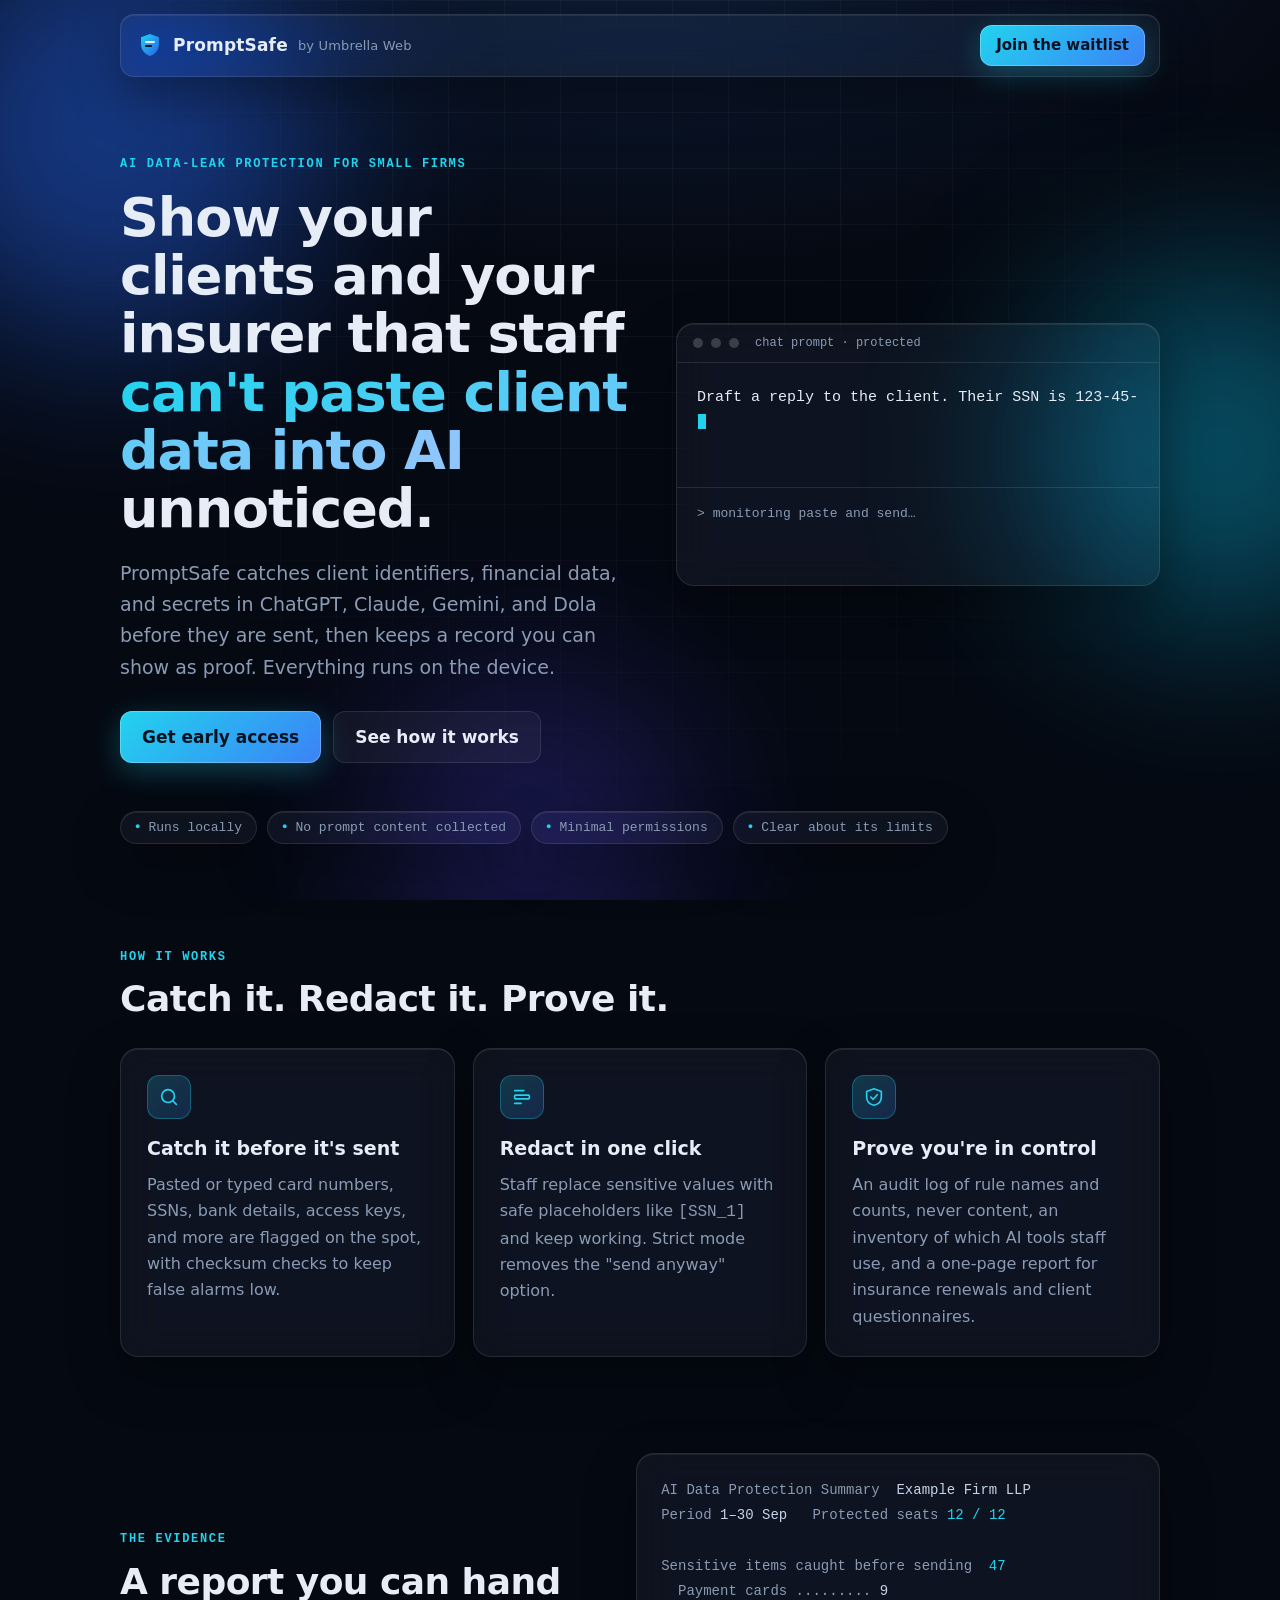
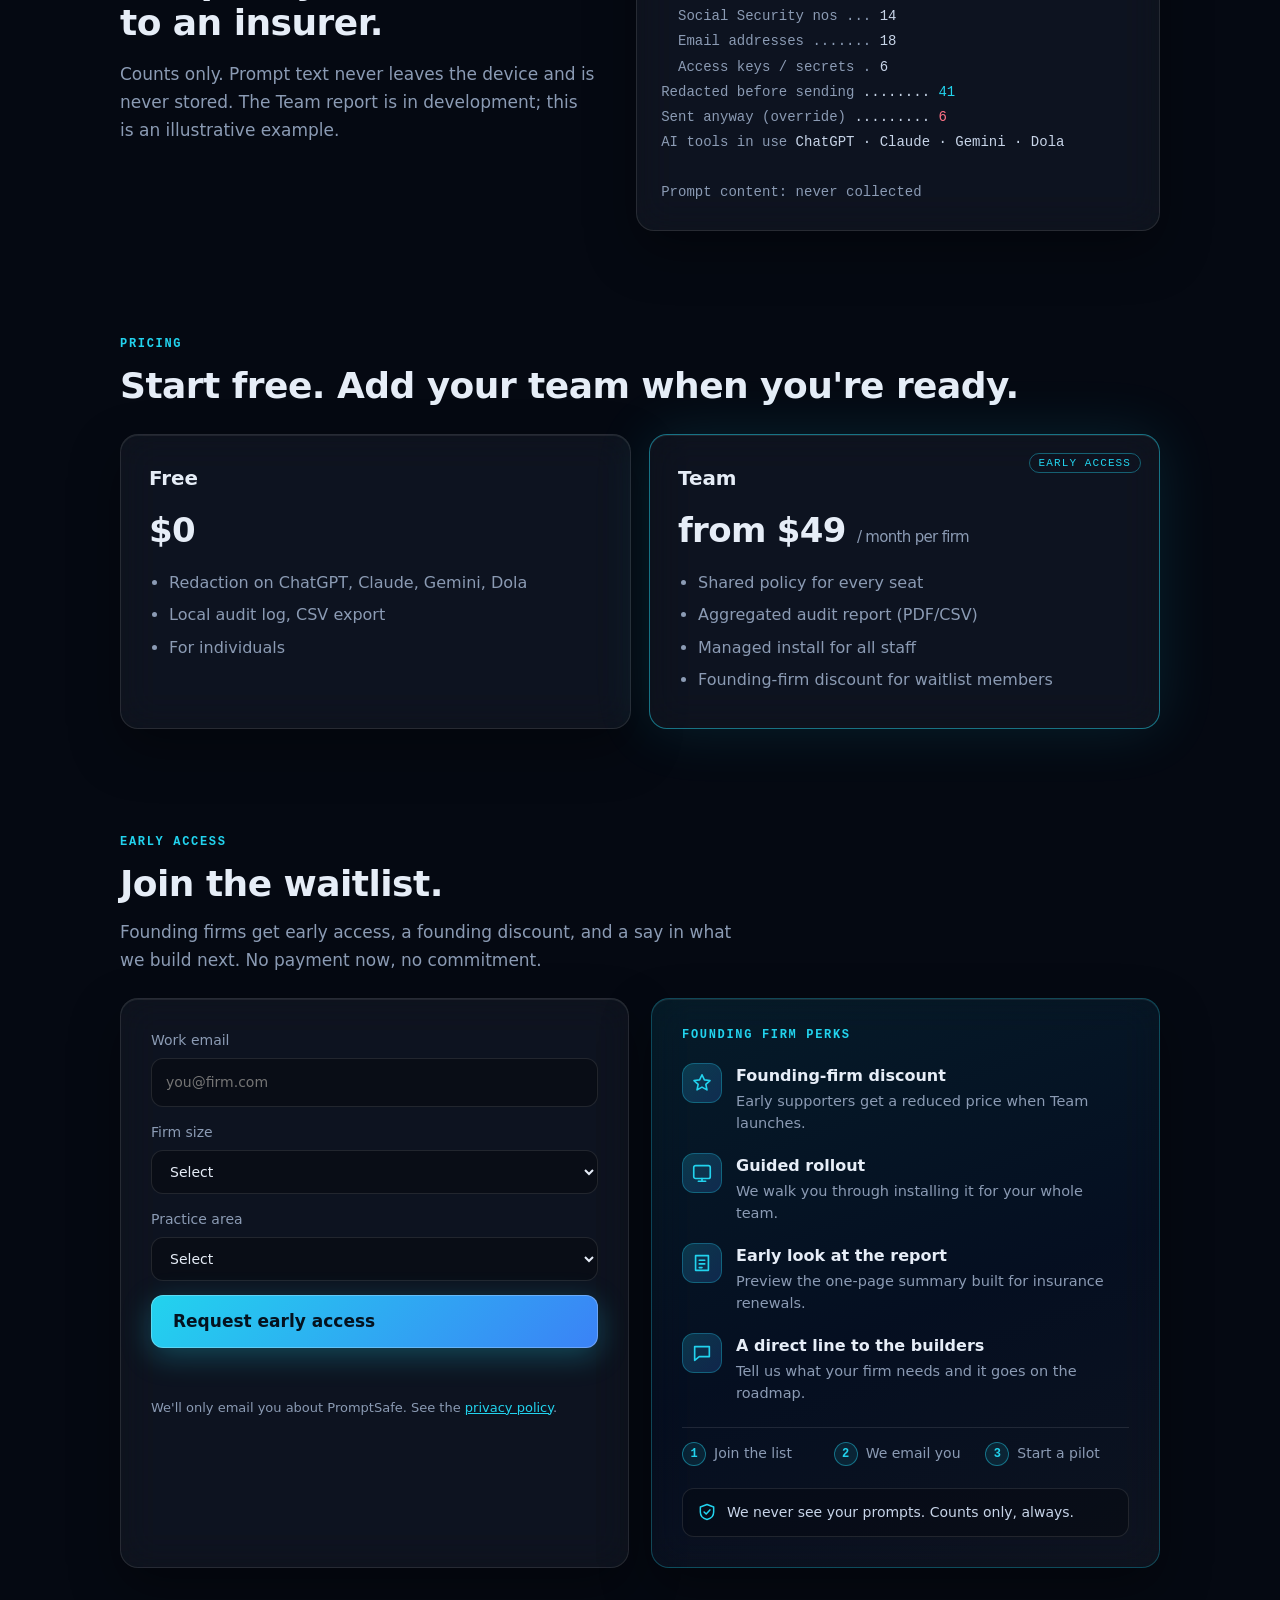
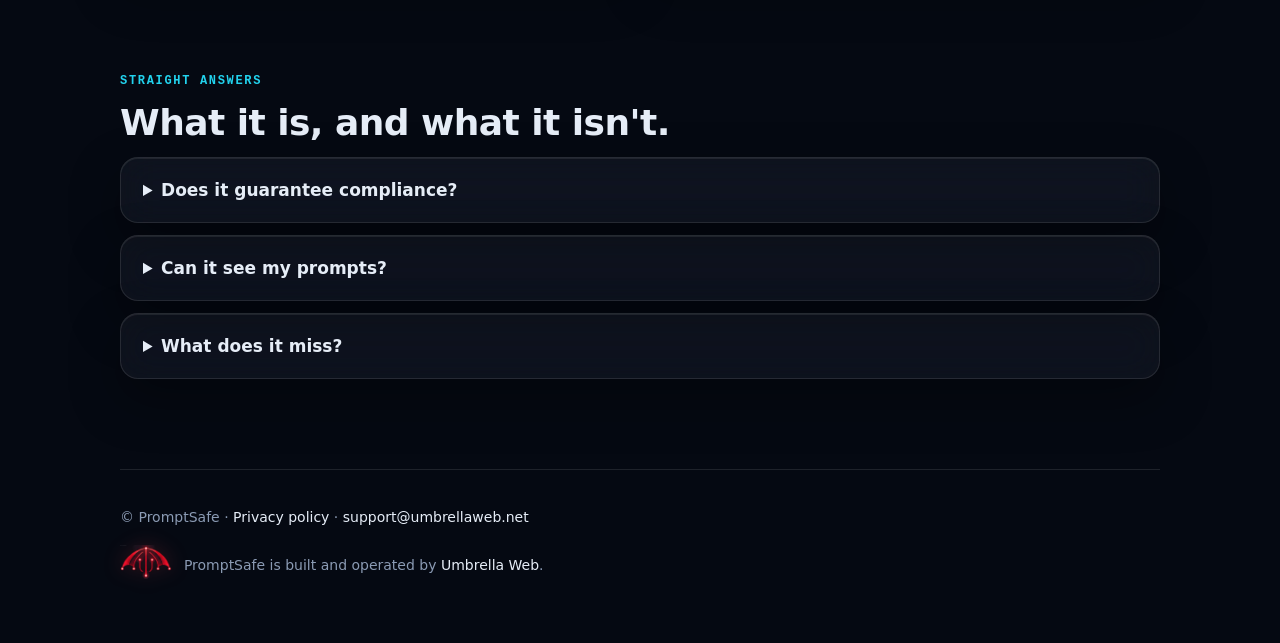
==== commit df9b0831: "Document AI tool inventory in site and privacy policy Co-Authored-By: Claude Sonnet 5.5 <noreply@ant" ====
--- a/index.html
+++ b/index.html
@@ -158,7 +158,7 @@
         <div class="glass card">
           <div class="ico"><svg viewBox="0 0 24 24"><path d="M12 3l8 3v6c0 5-3.5 8-8 9-4.5-1-8-4-8-9V6z"/><path d="M8.5 12l2.5 2.5 4.5-5"/></svg></div>
           <h3>Prove you're in control</h3>
-          <p>An audit log of rule names and counts, never content, plus a one-page report for insurance renewals and client security questionnaires.</p>
+          <p>An audit log of rule names and counts, never content, an inventory of which AI tools staff use, and a one-page report for insurance renewals and client questionnaires.</p>
         </div>
       </div>
     </section>
@@ -180,7 +180,7 @@
   <span class="k">Access keys / secrets .</span> 6
 <span class="k">Redacted before sending</span> ........ <span class="v">41</span>
 <span class="k">Sent anyway (override)</span> ......... <span class="w">6</span>
-<span class="k">Sites</span> ChatGPT &middot; Claude &middot; Gemini &middot; Dola
+<span class="k">AI tools in use</span> ChatGPT &middot; Claude &middot; Gemini &middot; Dola
 
 <span class="k">Prompt content: never collected</span></pre>
       </div>
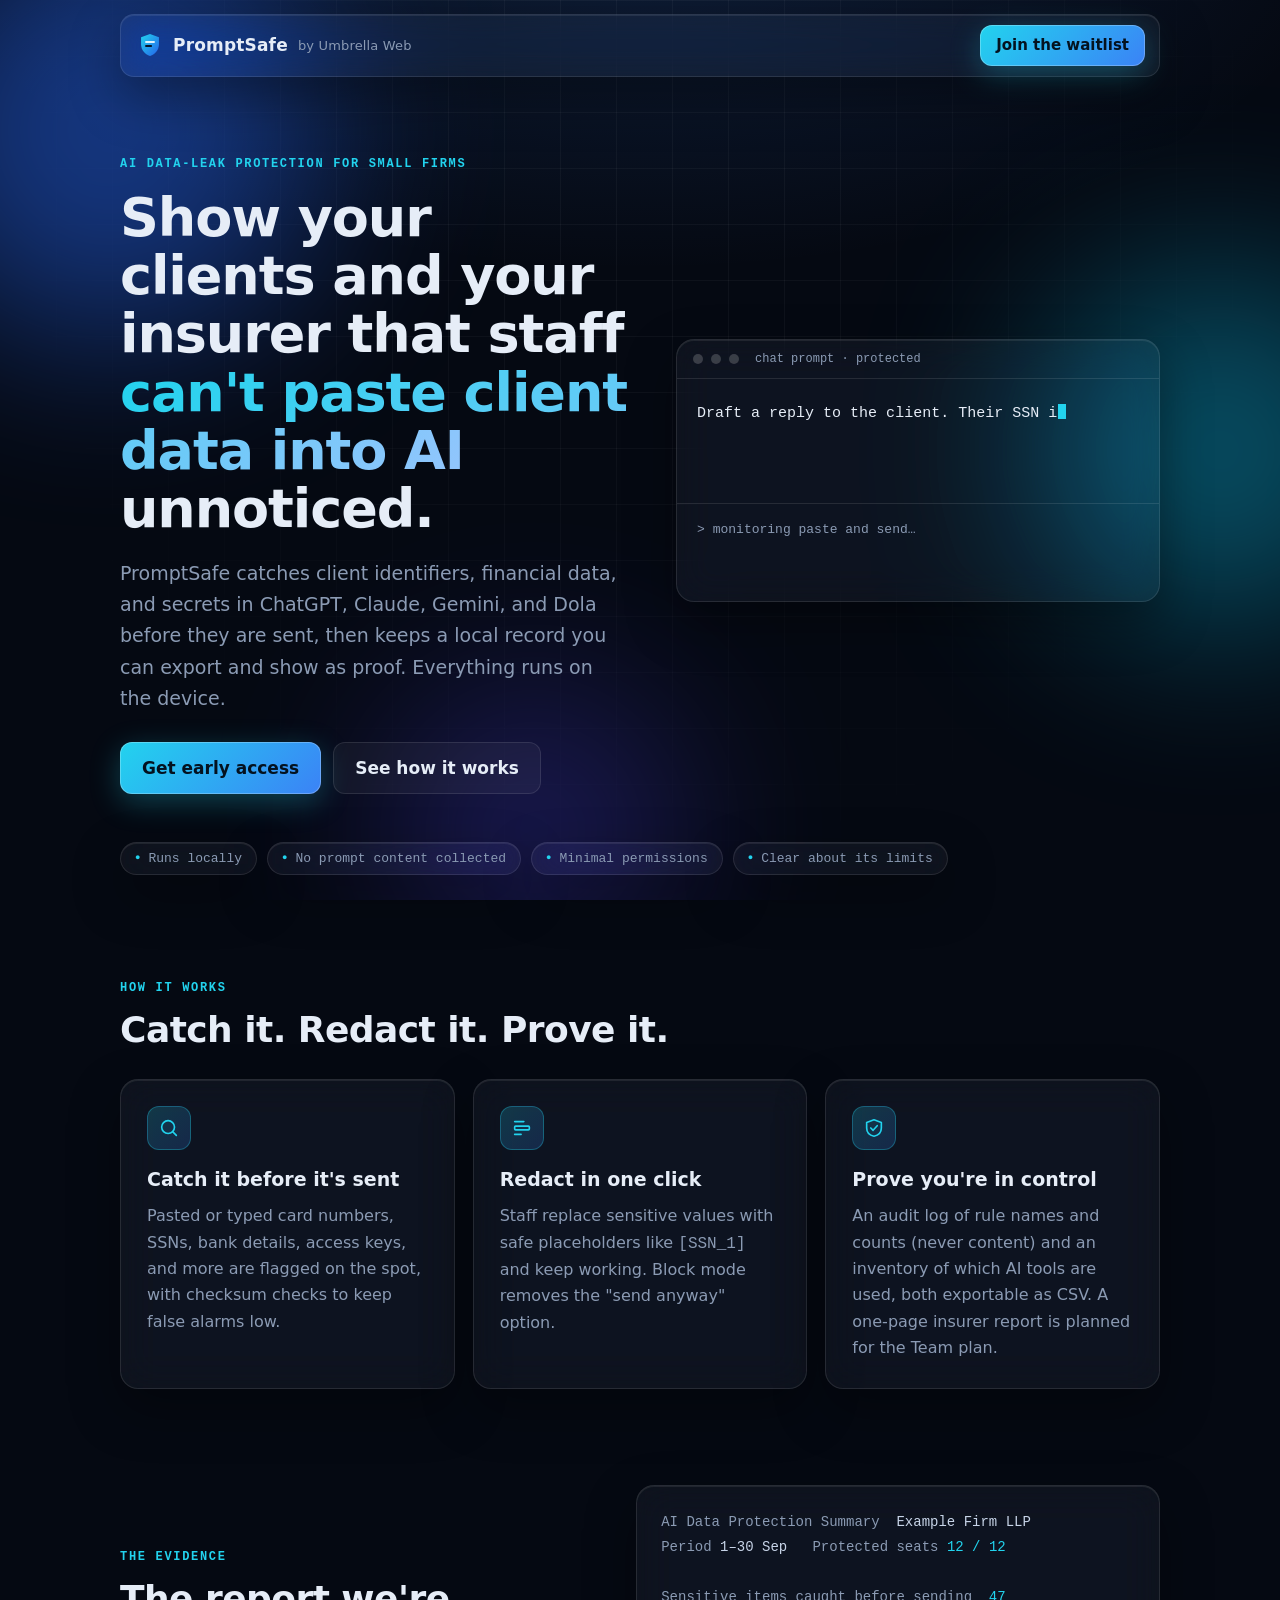
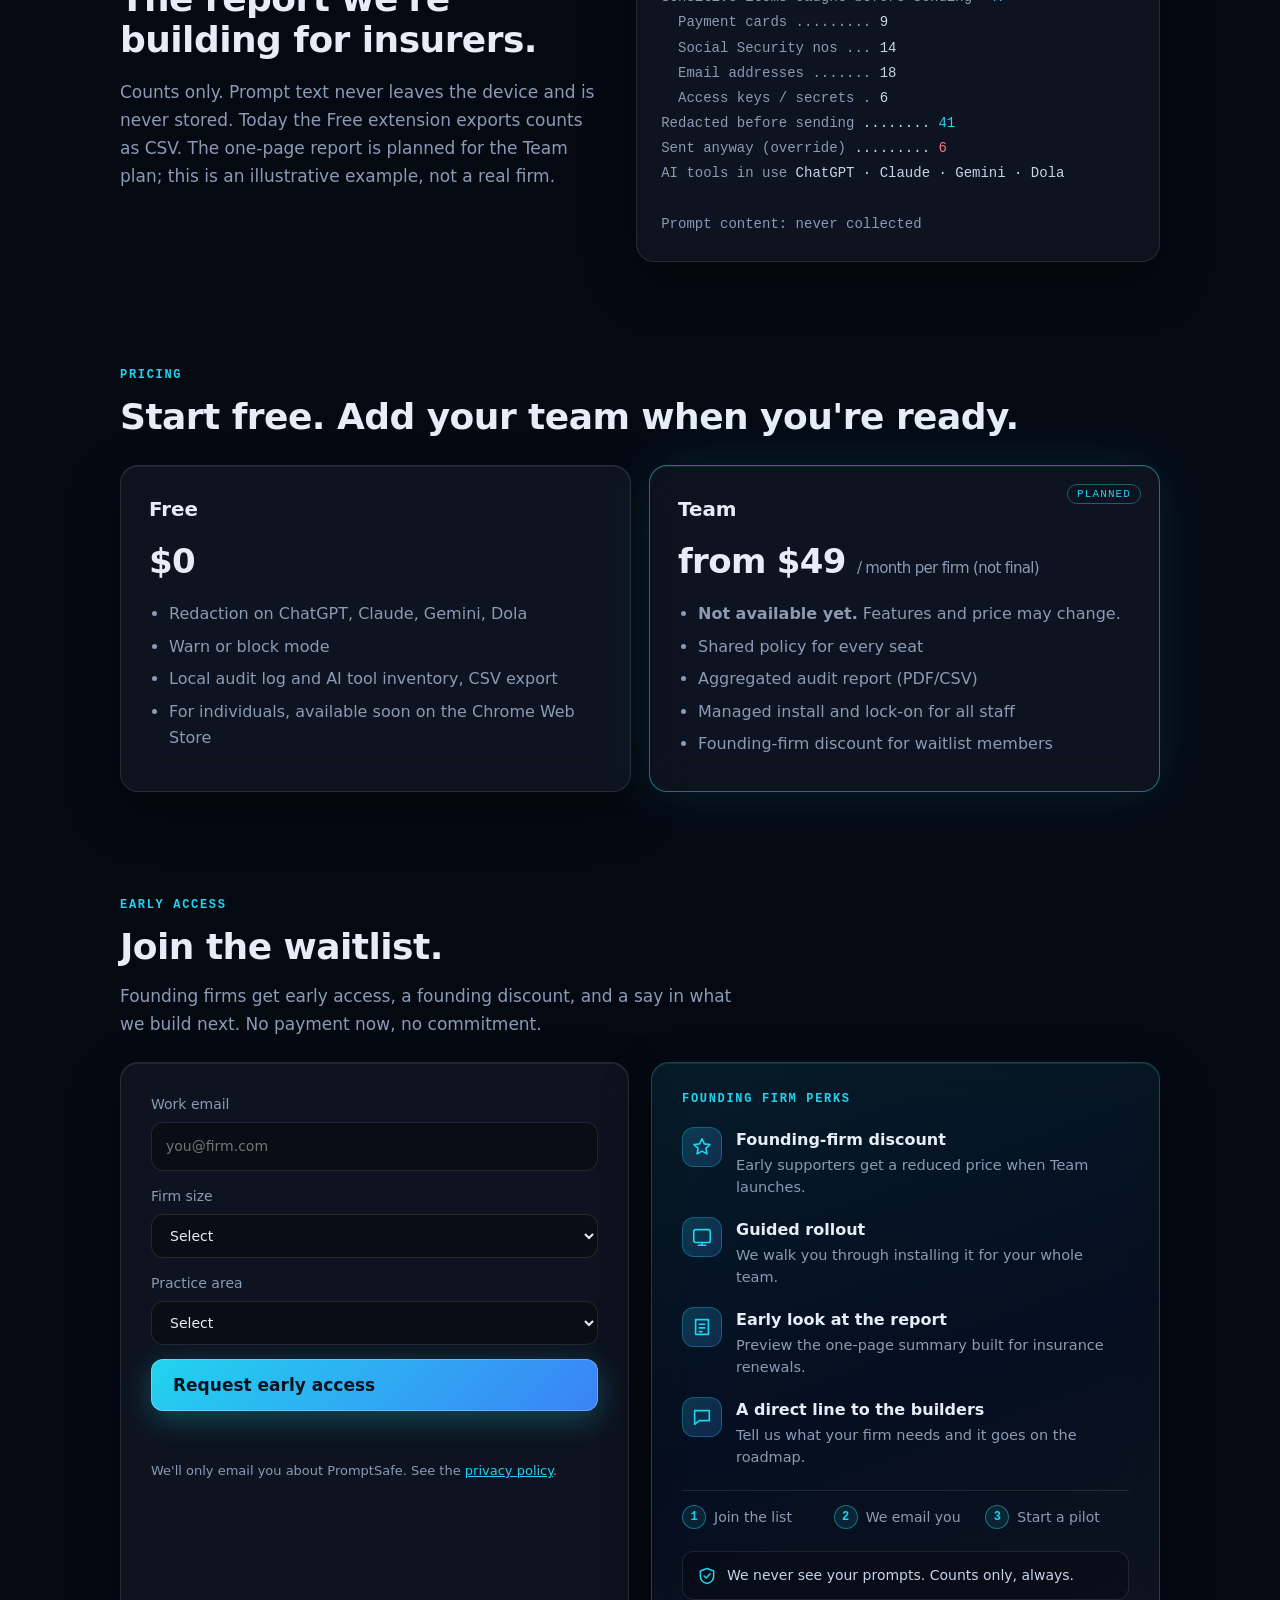
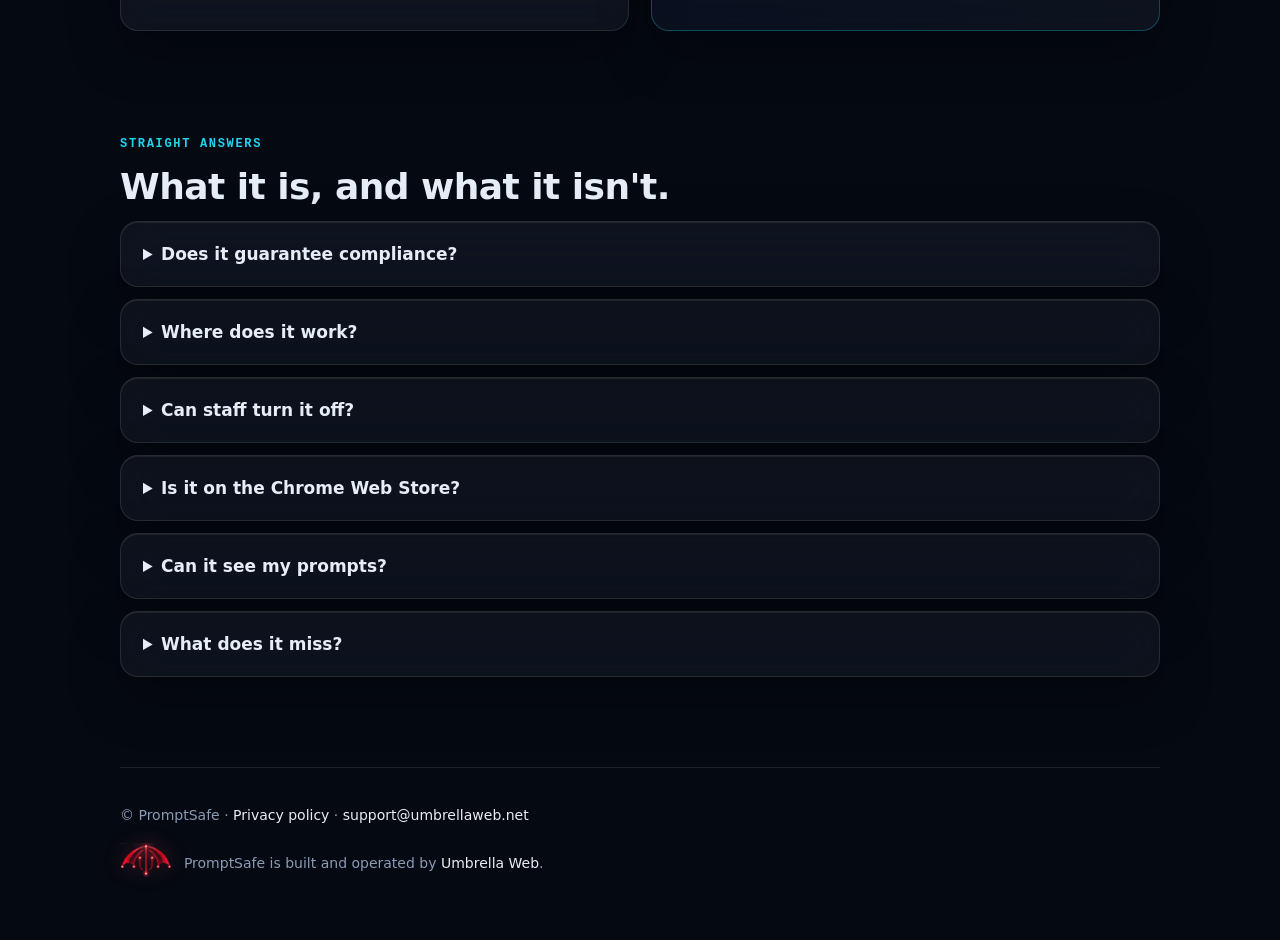
==== commit a6bdbe13: "Make site and privacy policy match the product: mark Team and report as planned, add FAQ, disclose F" ====
--- a/index.html
+++ b/index.html
@@ -4,12 +4,12 @@
   <meta charset="utf-8">
   <meta name="viewport" content="width=device-width, initial-scale=1">
   <title>PromptSafe: show your clients and insurer that staff can't paste client data into AI</title>
-  <meta name="description" content="A browser extension for small firms that catches client data in AI prompts before it is sent, and produces a report you can show your insurer. Runs locally.">
+  <meta name="description" content="A Chrome extension for small firms that catches client data in AI prompts before it is sent and keeps a local record of AI use. An insurer report is planned for the Team plan. Runs locally.">
   <link rel="canonical" href="https://promptsafe.umbrellaweb.net/">
   <meta property="og:type" content="website">
   <meta property="og:site_name" content="PromptSafe">
   <meta property="og:title" content="PromptSafe: stop client data leaking into AI prompts">
-  <meta property="og:description" content="Catches client data in ChatGPT, Claude, Gemini and Dola prompts before they are sent, and keeps proof for your insurer. Runs locally.">
+  <meta property="og:description" content="Catches client data in ChatGPT, Claude, Gemini and Dola prompts before they are sent and keeps a local record of AI use. Runs locally.">
   <meta property="og:url" content="https://promptsafe.umbrellaweb.net/">
   <meta name="twitter:card" content="summary">
   <meta name="theme-color" content="#050912">
@@ -120,7 +120,7 @@
       <div>
         <span class="eyebrow">AI data-leak protection for small firms</span>
         <h1>Show your clients and your insurer that staff <em>can't paste client data into AI</em> unnoticed.</h1>
-        <p class="lead">PromptSafe catches client identifiers, financial data, and secrets in ChatGPT, Claude, Gemini, and Dola before they are sent, then keeps a record you can show as proof. Everything runs on the device.</p>
+        <p class="lead">PromptSafe catches client identifiers, financial data, and secrets in ChatGPT, Claude, Gemini, and Dola before they are sent, then keeps a local record you can export and show as proof. Everything runs on the device.</p>
         <div class="cta-row">
           <a href="#waitlist" class="btn">Get early access</a>
           <a href="#how" class="btn ghost">See how it works</a>
@@ -153,12 +153,12 @@
         <div class="glass card">
           <div class="ico"><svg viewBox="0 0 24 24"><rect x="4" y="10" width="16" height="4" rx="1"/><path d="M4 5h10M4 19h7"/></svg></div>
           <h3>Redact in one click</h3>
-          <p>Staff replace sensitive values with safe placeholders like <code>[SSN_1]</code> and keep working. Strict mode removes the "send anyway" option.</p>
+          <p>Staff replace sensitive values with safe placeholders like <code>[SSN_1]</code> and keep working. Block mode removes the "send anyway" option.</p>
         </div>
         <div class="glass card">
           <div class="ico"><svg viewBox="0 0 24 24"><path d="M12 3l8 3v6c0 5-3.5 8-8 9-4.5-1-8-4-8-9V6z"/><path d="M8.5 12l2.5 2.5 4.5-5"/></svg></div>
           <h3>Prove you're in control</h3>
-          <p>An audit log of rule names and counts, never content, an inventory of which AI tools staff use, and a one-page report for insurance renewals and client questionnaires.</p>
+          <p>An audit log of rule names and counts (never content) and an inventory of which AI tools are used, both exportable as CSV. A one-page insurer report is planned for the Team plan.</p>
         </div>
       </div>
     </section>
@@ -166,8 +166,8 @@
     <section class="split reveal">
       <div>
         <span class="eyebrow">The evidence</span>
-        <h2>A report you can hand to an insurer.</h2>
-        <p class="muted">Counts only. Prompt text never leaves the device and is never stored. The Team report is in development; this is an illustrative example.</p>
+        <h2>The report we're building for insurers.</h2>
+        <p class="muted">Counts only. Prompt text never leaves the device and is never stored. Today the Free extension exports counts as CSV. The one-page report is planned for the Team plan; this is an illustrative example, not a real firm.</p>
       </div>
       <div class="glass report">
         <pre><span class="k">AI Data Protection Summary</span>  Example Firm LLP
@@ -195,18 +195,20 @@
           <div class="amount">$0</div>
           <ul>
             <li>Redaction on ChatGPT, Claude, Gemini, Dola</li>
-            <li>Local audit log, CSV export</li>
-            <li>For individuals</li>
+            <li>Warn or block mode</li>
+            <li>Local audit log and AI tool inventory, CSV export</li>
+            <li>For individuals, available soon on the Chrome Web Store</li>
           </ul>
         </div>
         <div class="glass price hot">
-          <span class="tag">Early access</span>
+          <span class="tag">Planned</span>
           <h3 style="margin:0">Team</h3>
-          <div class="amount">from $49 <small>/ month per firm</small></div>
+          <div class="amount">from $49 <small>/ month per firm (not final)</small></div>
           <ul>
+            <li><strong>Not available yet.</strong> Features and price may change.</li>
             <li>Shared policy for every seat</li>
             <li>Aggregated audit report (PDF/CSV)</li>
-            <li>Managed install for all staff</li>
+            <li>Managed install and lock-on for all staff</li>
             <li>Founding-firm discount for waitlist members</li>
           </ul>
         </div>
@@ -275,8 +277,11 @@
       <span class="eyebrow">Straight answers</span>
       <h2>What it is, and what it isn't.</h2>
       <details class="glass"><summary>Does it guarantee compliance?</summary><p>No. PromptSafe reduces accidental leaks and documents your controls. It does not guarantee protection or legal compliance, and it is not legal advice.</p></details>
+      <details class="glass"><summary>Where does it work?</summary><p>In Chrome, on ChatGPT, Claude, Gemini, and Dola. Other AI tools, other browsers, phone apps, and desktop apps are not covered yet.</p></details>
+      <details class="glass"><summary>Can staff turn it off?</summary><p>Yes. In the Free version anyone can switch it off in the extension popup. Locking it on for a whole firm is planned for the Team plan.</p></details>
+      <details class="glass"><summary>Is it on the Chrome Web Store?</summary><p>Not yet. We are preparing the listing. Join the waitlist and we will tell you when it is live.</p></details>
       <details class="glass"><summary>Can it see my prompts?</summary><p>The extension reads text in the prompt box on supported AI sites, on your device only, to find sensitive patterns. The Free version sends nothing to us, and the Team version uploads counts only.</p></details>
-      <details class="glass"><summary>What does it miss?</summary><p>It uses pattern and checksum rules, so names and free-form facts in a prompt are not caught yet, and files are not scanned. Treat it as a safety net, not a substitute for a policy.</p></details>
+      <details class="glass"><summary>What does it miss?</summary><p>It uses pattern and checksum rules, so names and free-form facts in a prompt are not caught yet, and files are not scanned. It checks pasted text and the text you send. Treat it as a safety net, not a substitute for a policy.</p></details>
     </section>
 
     <footer>
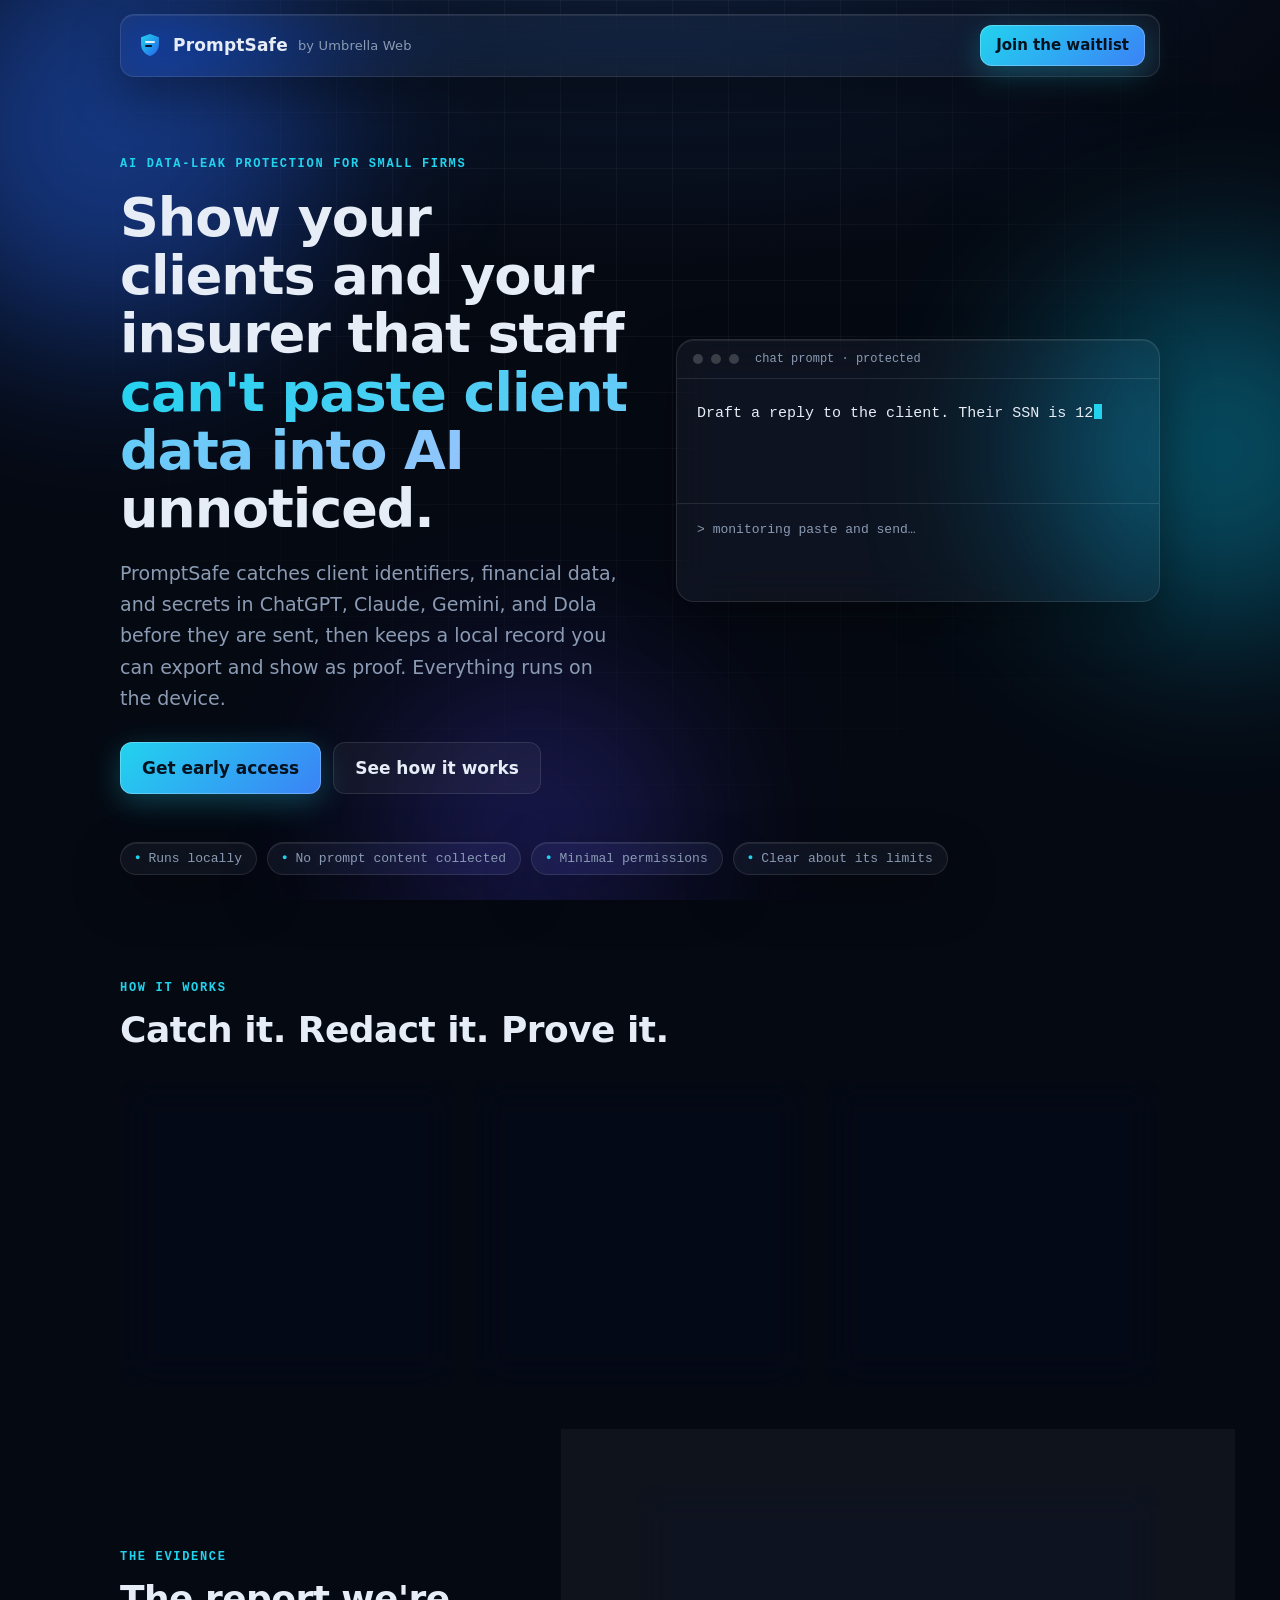
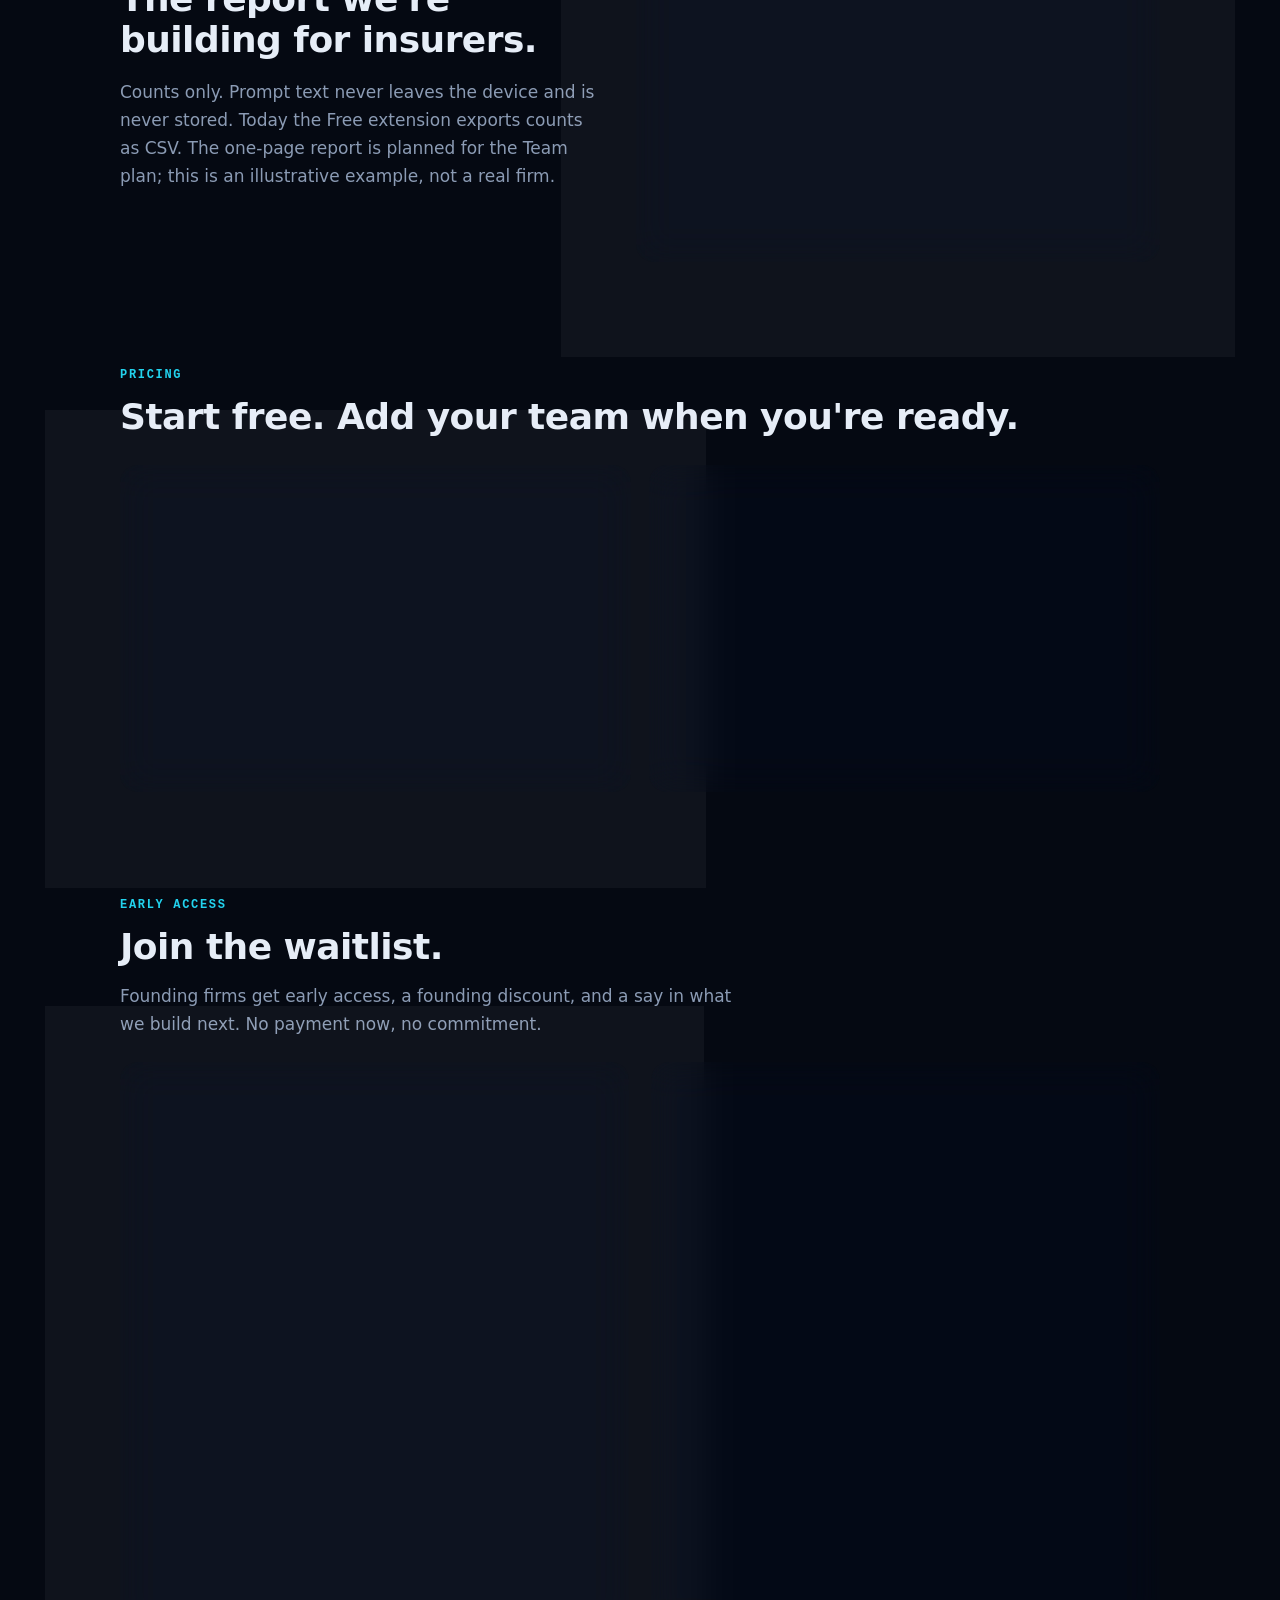
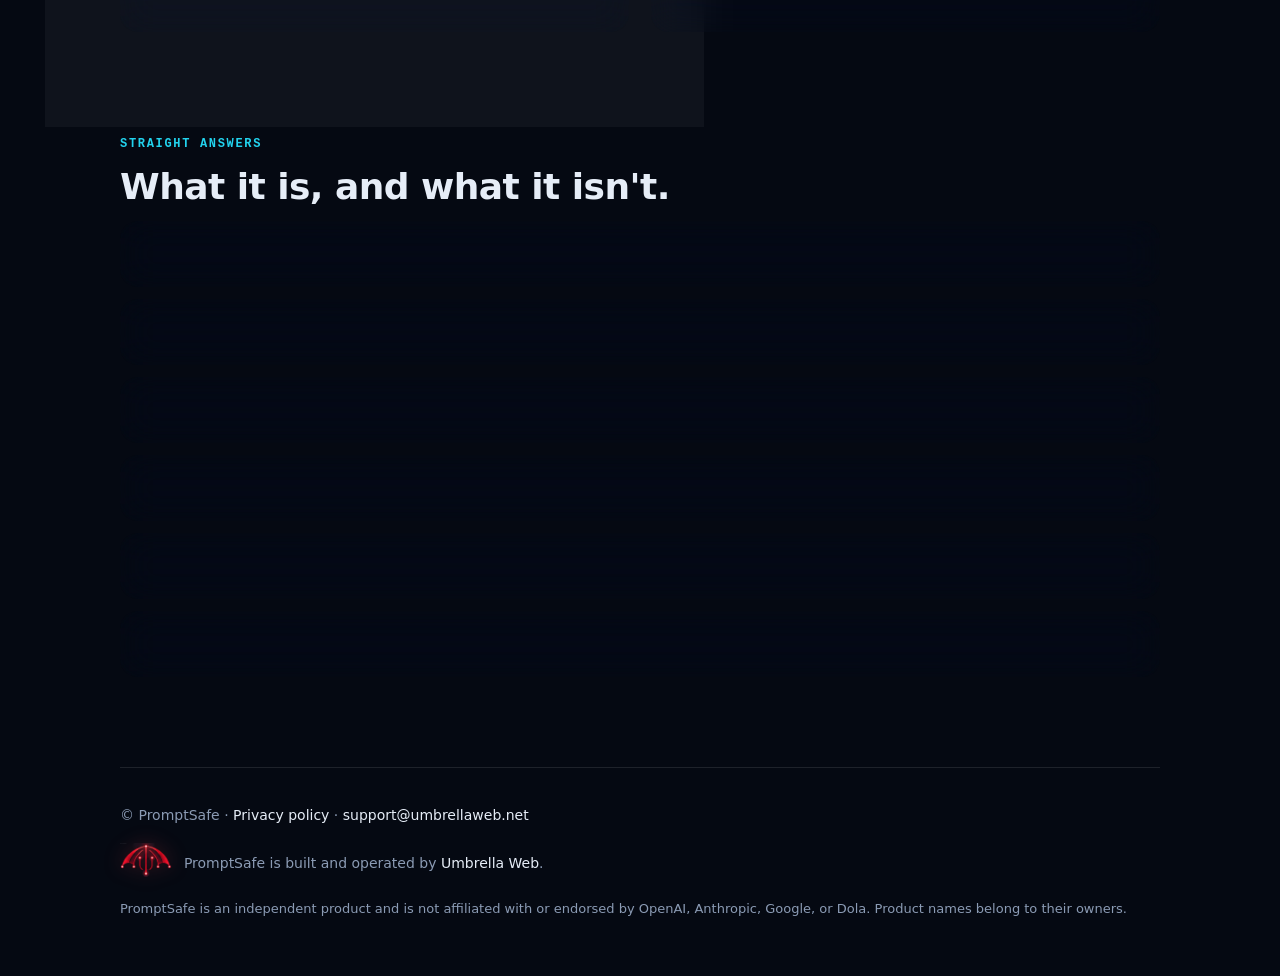
==== commit e7c13337: "Add non-affiliation notice Co-Authored-By: Claude Sonnet 5.5 <noreply@anthropic.com>" ====
--- a/index.html
+++ b/index.html
@@ -290,6 +290,7 @@
         <a href="https://umbrellaweb.net/" rel="noopener"><img src="assets/umbrellaweb-logo.png" alt="Umbrella Web logo"></a>
         <span>PromptSafe is built and operated by <a href="https://umbrellaweb.net/" rel="noopener">Umbrella Web</a>.</span>
       </div>
+      <p style="margin:14px 0 0;font-size:13px">PromptSafe is an independent product and is not affiliated with or endorsed by OpenAI, Anthropic, Google, or Dola. Product names belong to their owners.</p>
     </footer>
   </div>
 
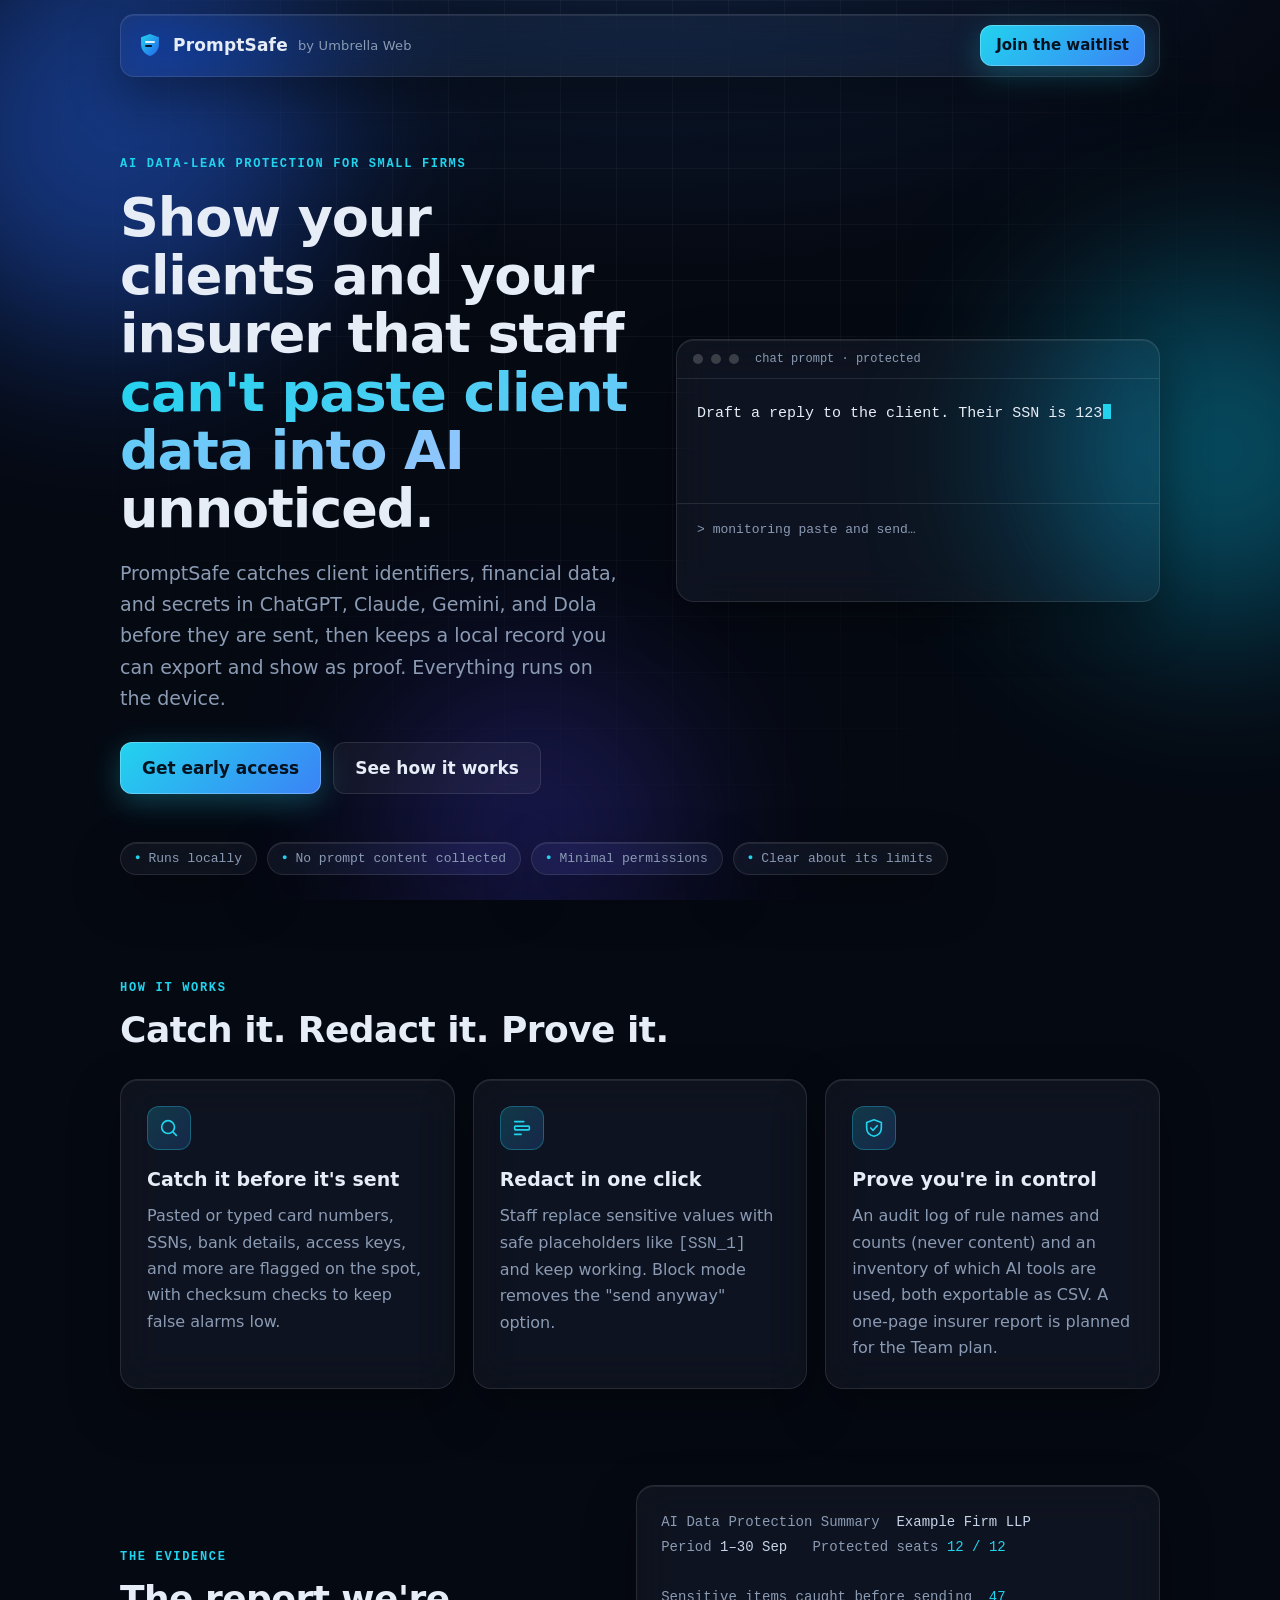
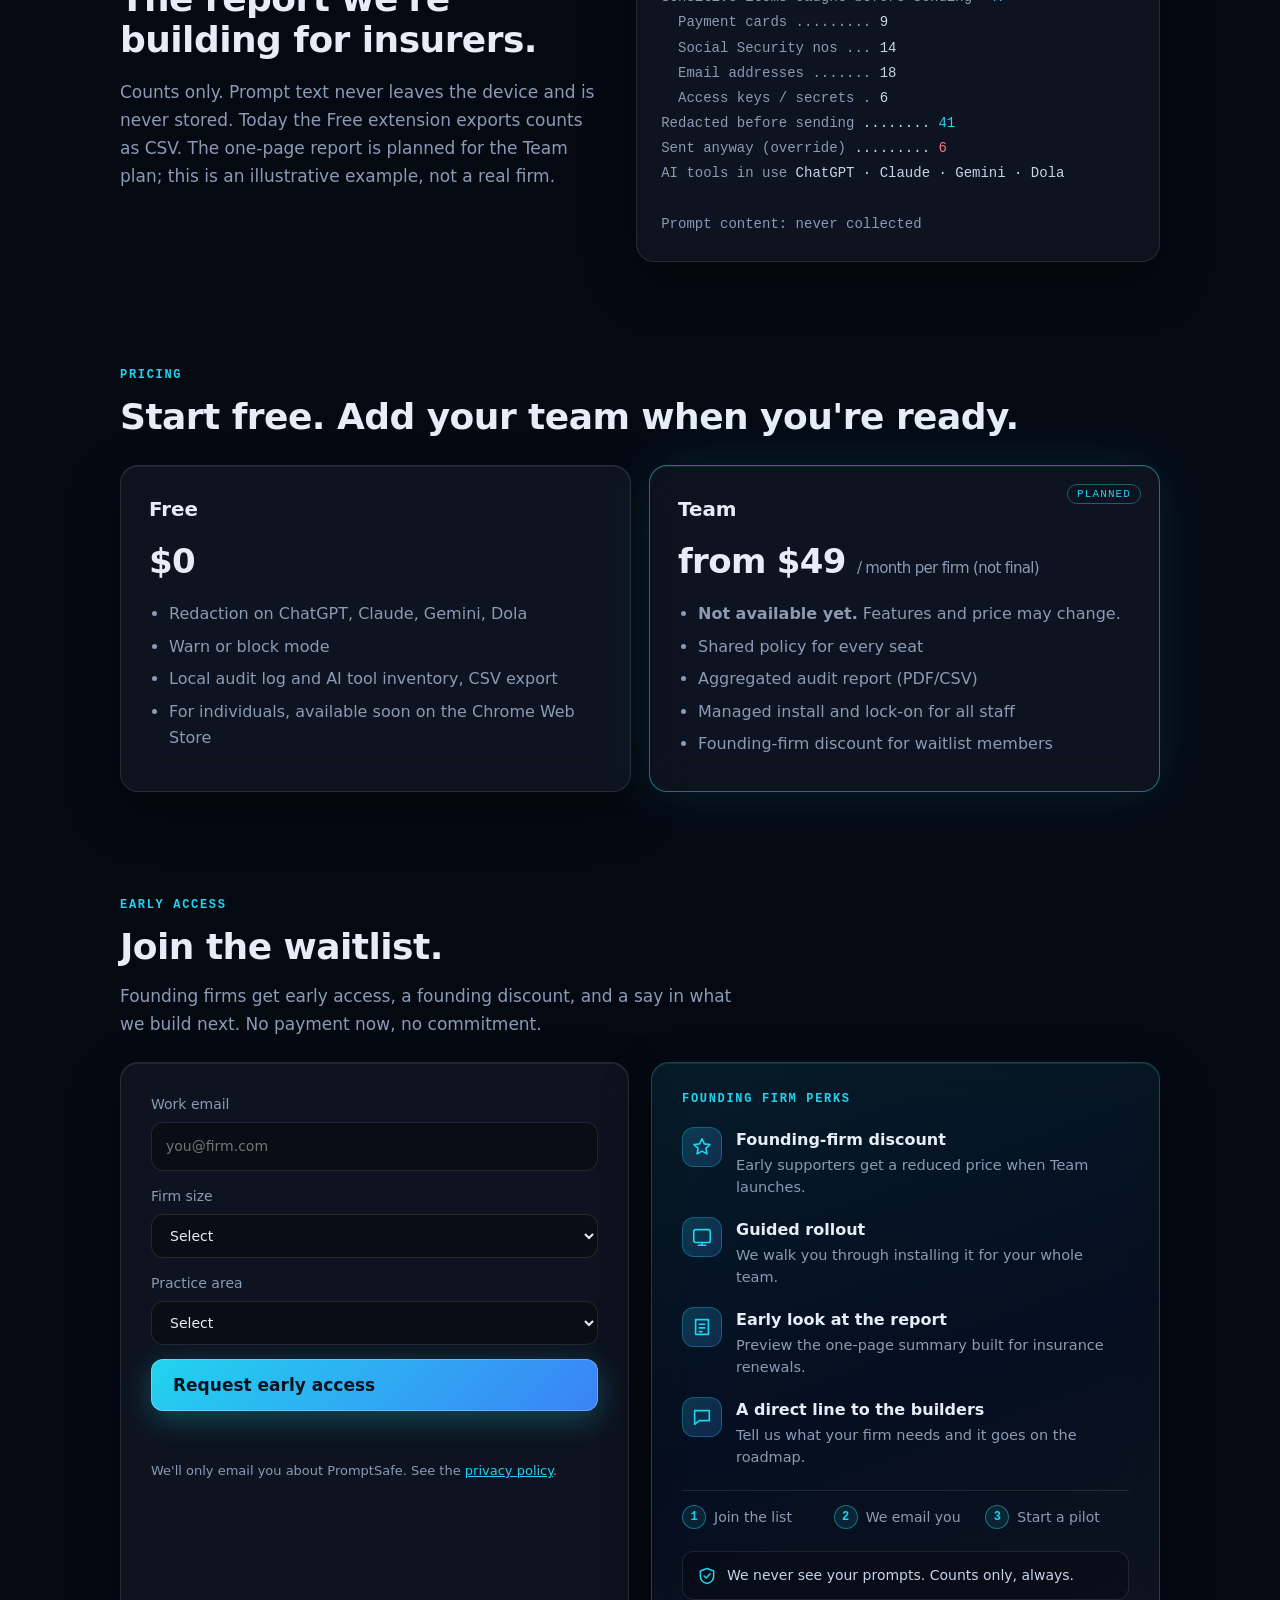
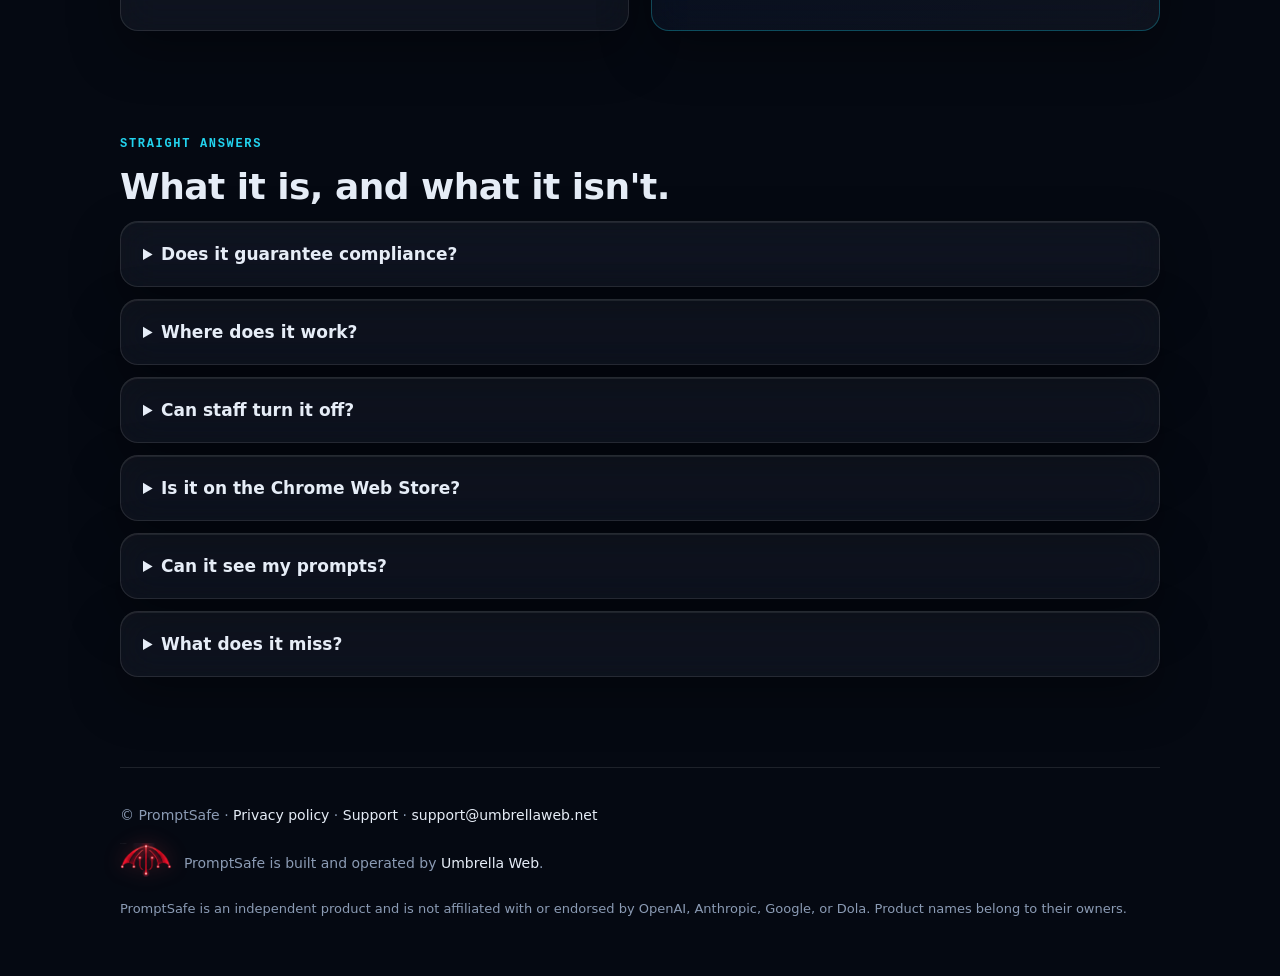
==== commit b71fad1e: "Add support page and footer links Co-Authored-By: Claude Sonnet 5.5 <noreply@anthropic.com>" ====
--- a/index.html
+++ b/index.html
@@ -285,7 +285,7 @@
     </section>
 
     <footer>
-      <div>&copy; PromptSafe &middot; <a href="privacy.html">Privacy policy</a> &middot; <a href="mailto:support@umbrellaweb.net">support@umbrellaweb.net</a></div>
+      <div>&copy; PromptSafe &middot; <a href="privacy.html">Privacy policy</a> &middot; <a href="support.html">Support</a> &middot; <a href="mailto:support@umbrellaweb.net">support@umbrellaweb.net</a></div>
       <div class="maker">
         <a href="https://umbrellaweb.net/" rel="noopener"><img src="assets/umbrellaweb-logo.png" alt="Umbrella Web logo"></a>
         <span>PromptSafe is built and operated by <a href="https://umbrellaweb.net/" rel="noopener">Umbrella Web</a>.</span>
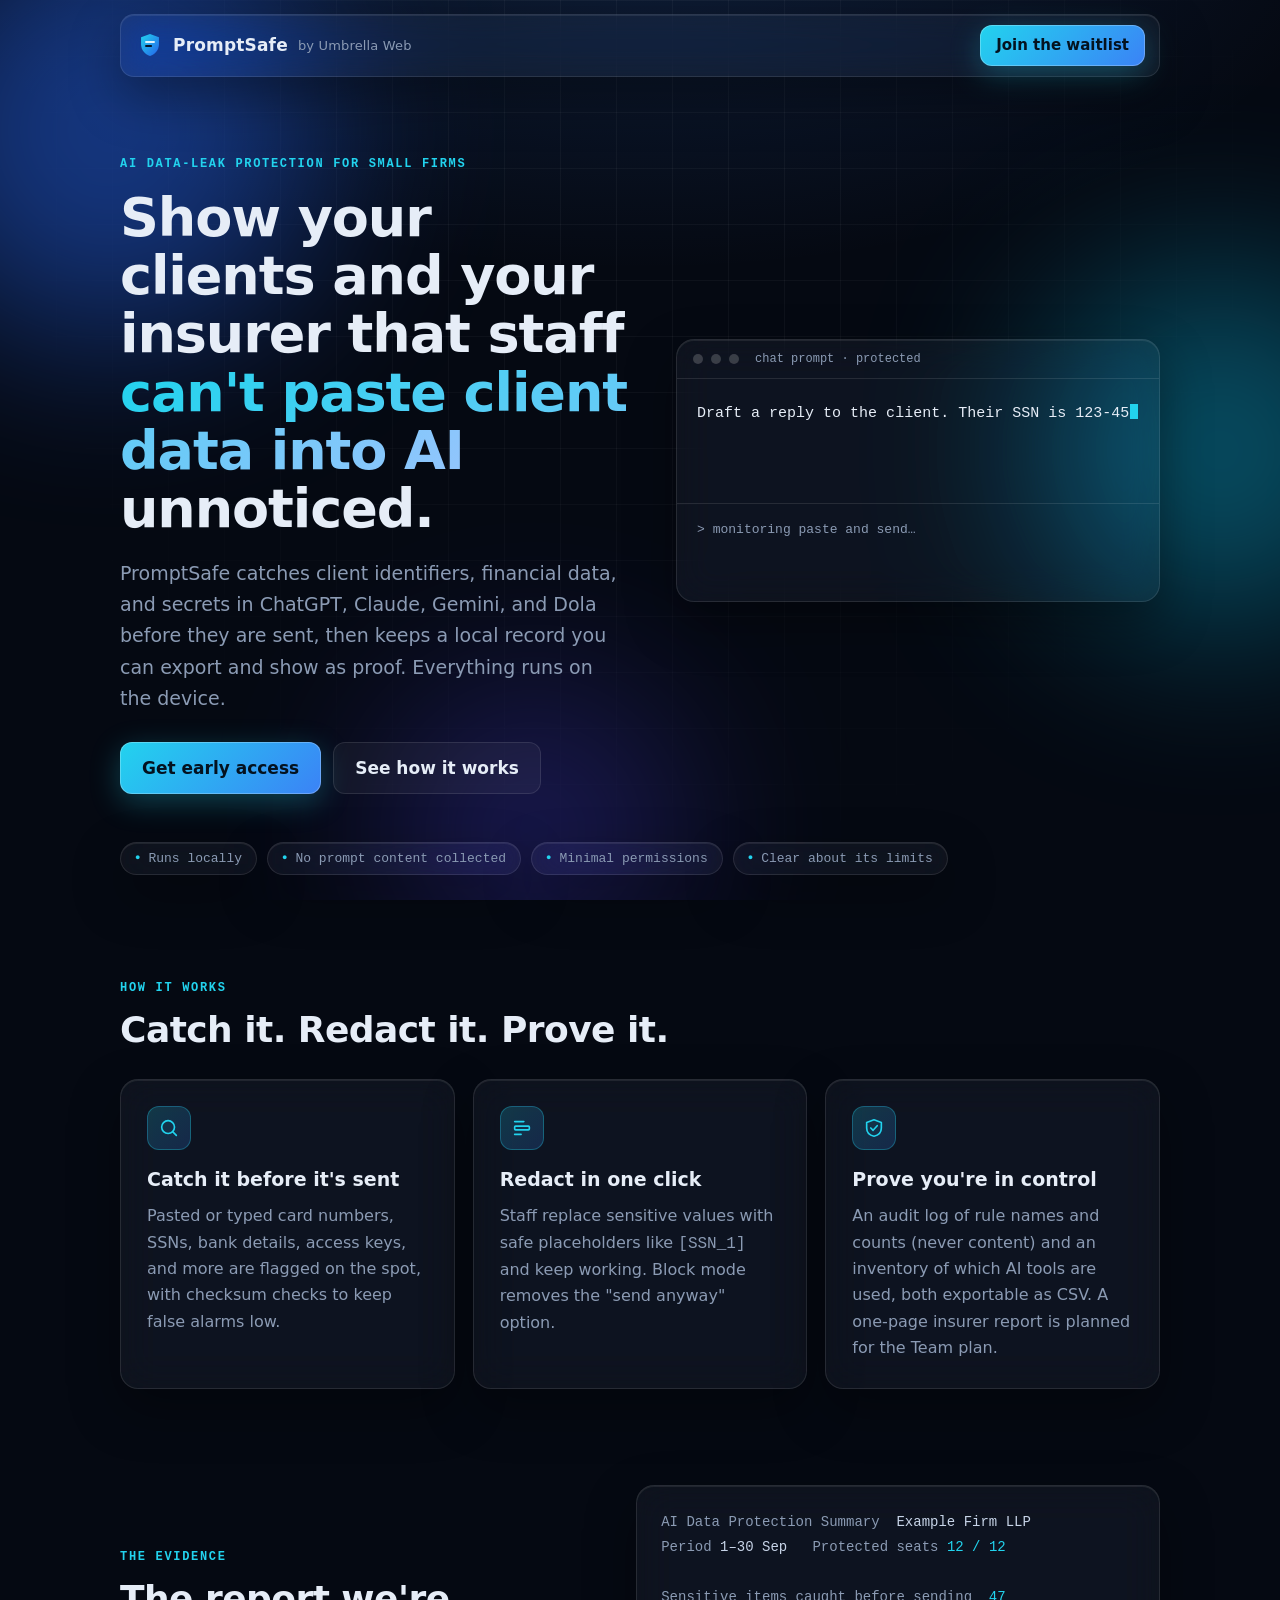
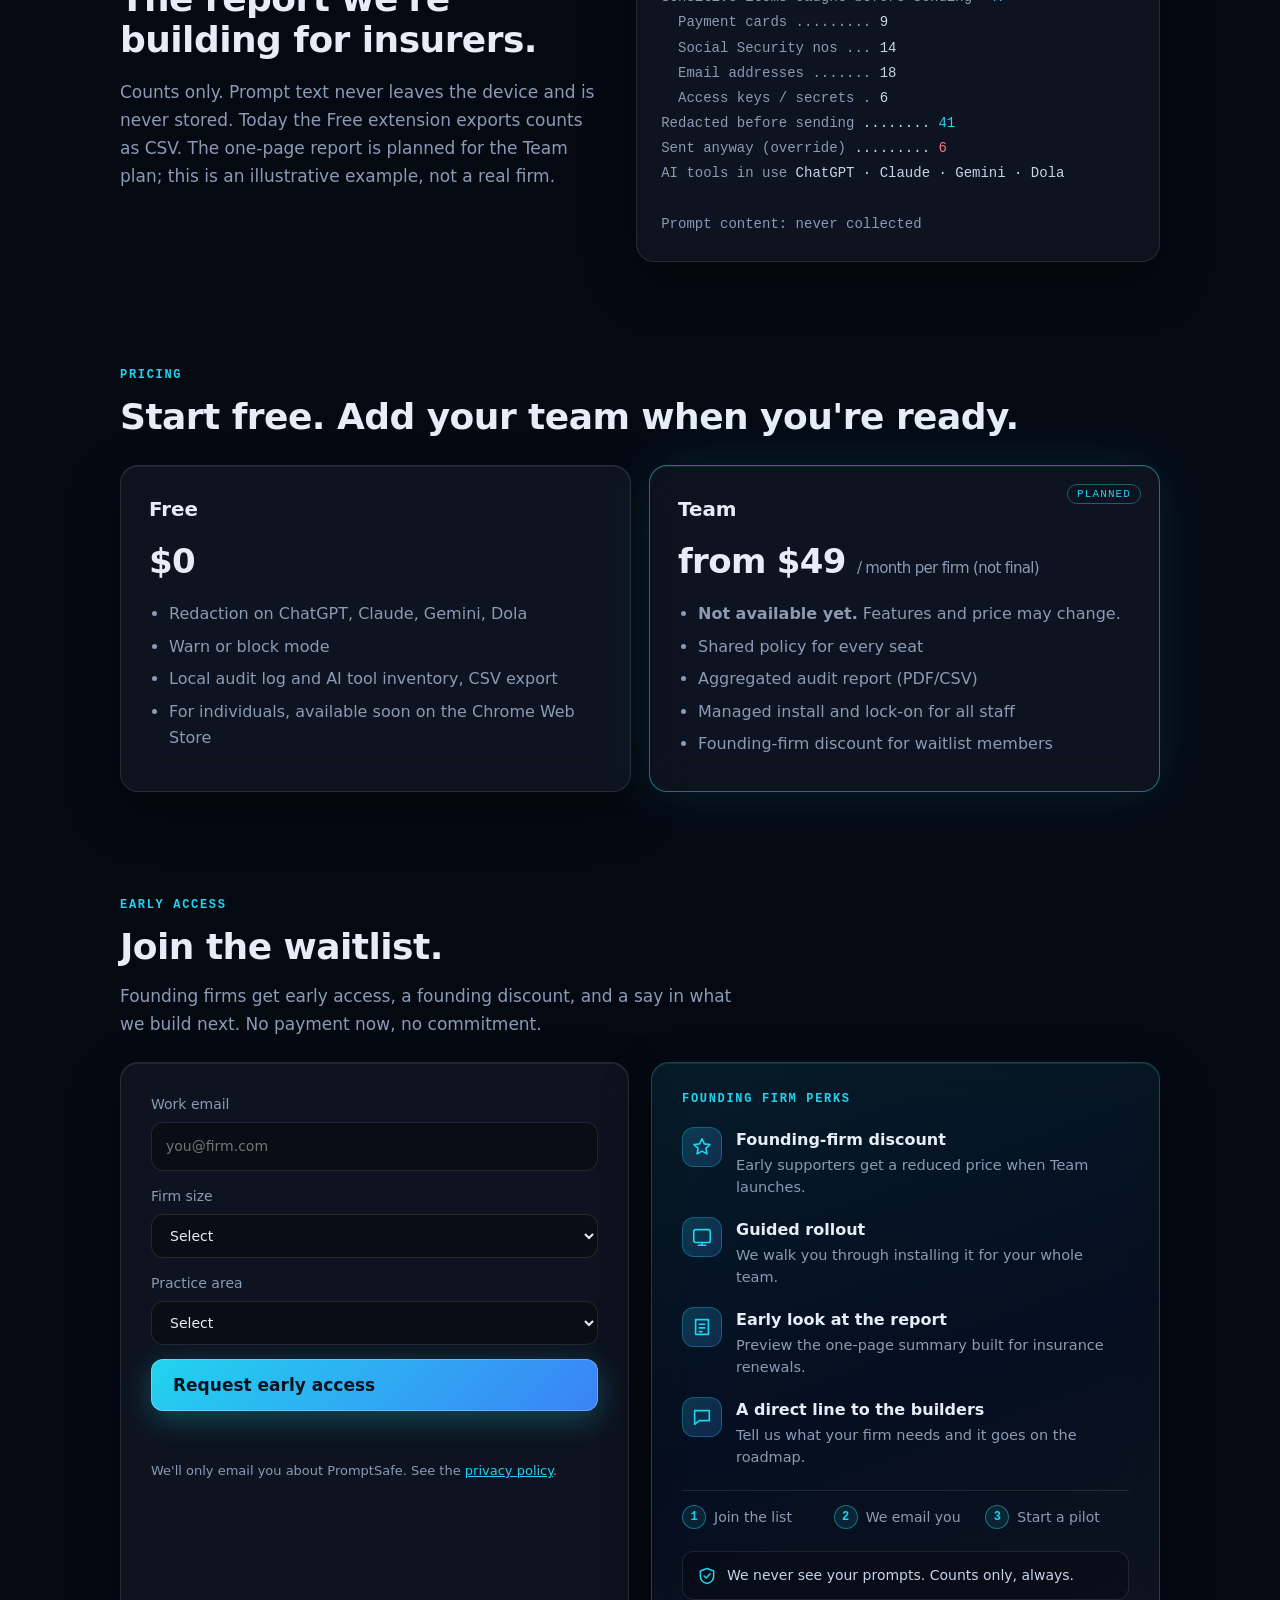
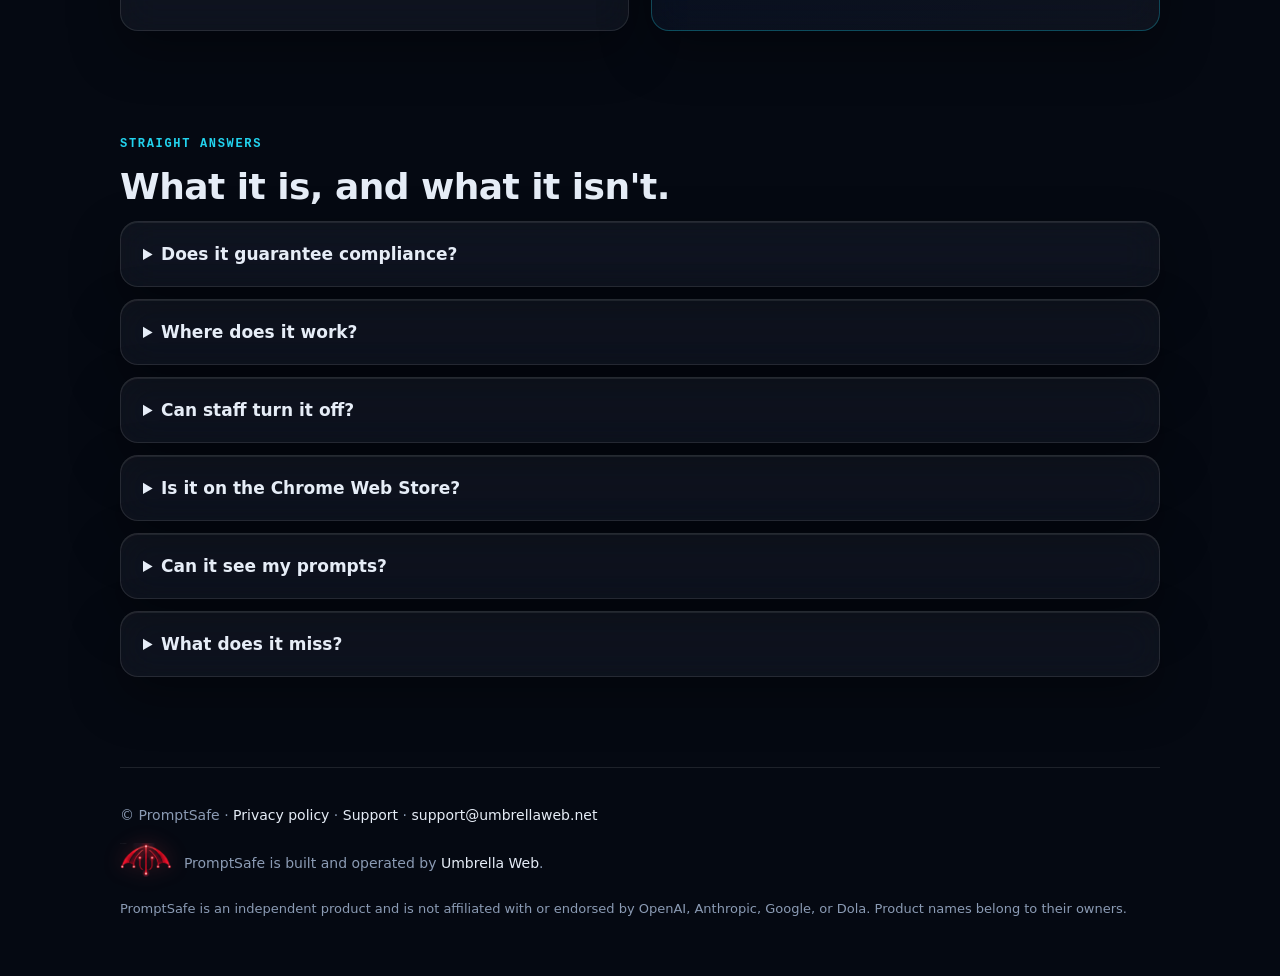
==== commit 200da566: "Document 0.2.0 controls: Not sensitive, rule switches, protected names Co-Authored-By: Claude Sonnet" ====
--- a/index.html
+++ b/index.html
@@ -281,7 +281,7 @@
       <details class="glass"><summary>Can staff turn it off?</summary><p>Yes. In the Free version anyone can switch it off in the extension popup. Locking it on for a whole firm is planned for the Team plan.</p></details>
       <details class="glass"><summary>Is it on the Chrome Web Store?</summary><p>Not yet. We are preparing the listing. Join the waitlist and we will tell you when it is live.</p></details>
       <details class="glass"><summary>Can it see my prompts?</summary><p>The extension reads text in the prompt box on supported AI sites, on your device only, to find sensitive patterns. The Free version sends nothing to us, and the Team version uploads counts only.</p></details>
-      <details class="glass"><summary>What does it miss?</summary><p>It uses pattern and checksum rules, so names and free-form facts in a prompt are not caught yet, and files are not scanned. It checks pasted text and the text you send. Treat it as a safety net, not a substitute for a policy.</p></details>
+      <details class="glass"><summary>What does it miss?</summary><p>It uses pattern and checksum rules, so names are only caught if you add them to your protected names list. Addresses and other free-form facts are not caught, and files are not scanned. It checks pasted text and the text you send. Treat it as a safety net, not a substitute for a policy.</p></details>
     </section>
 
     <footer>
